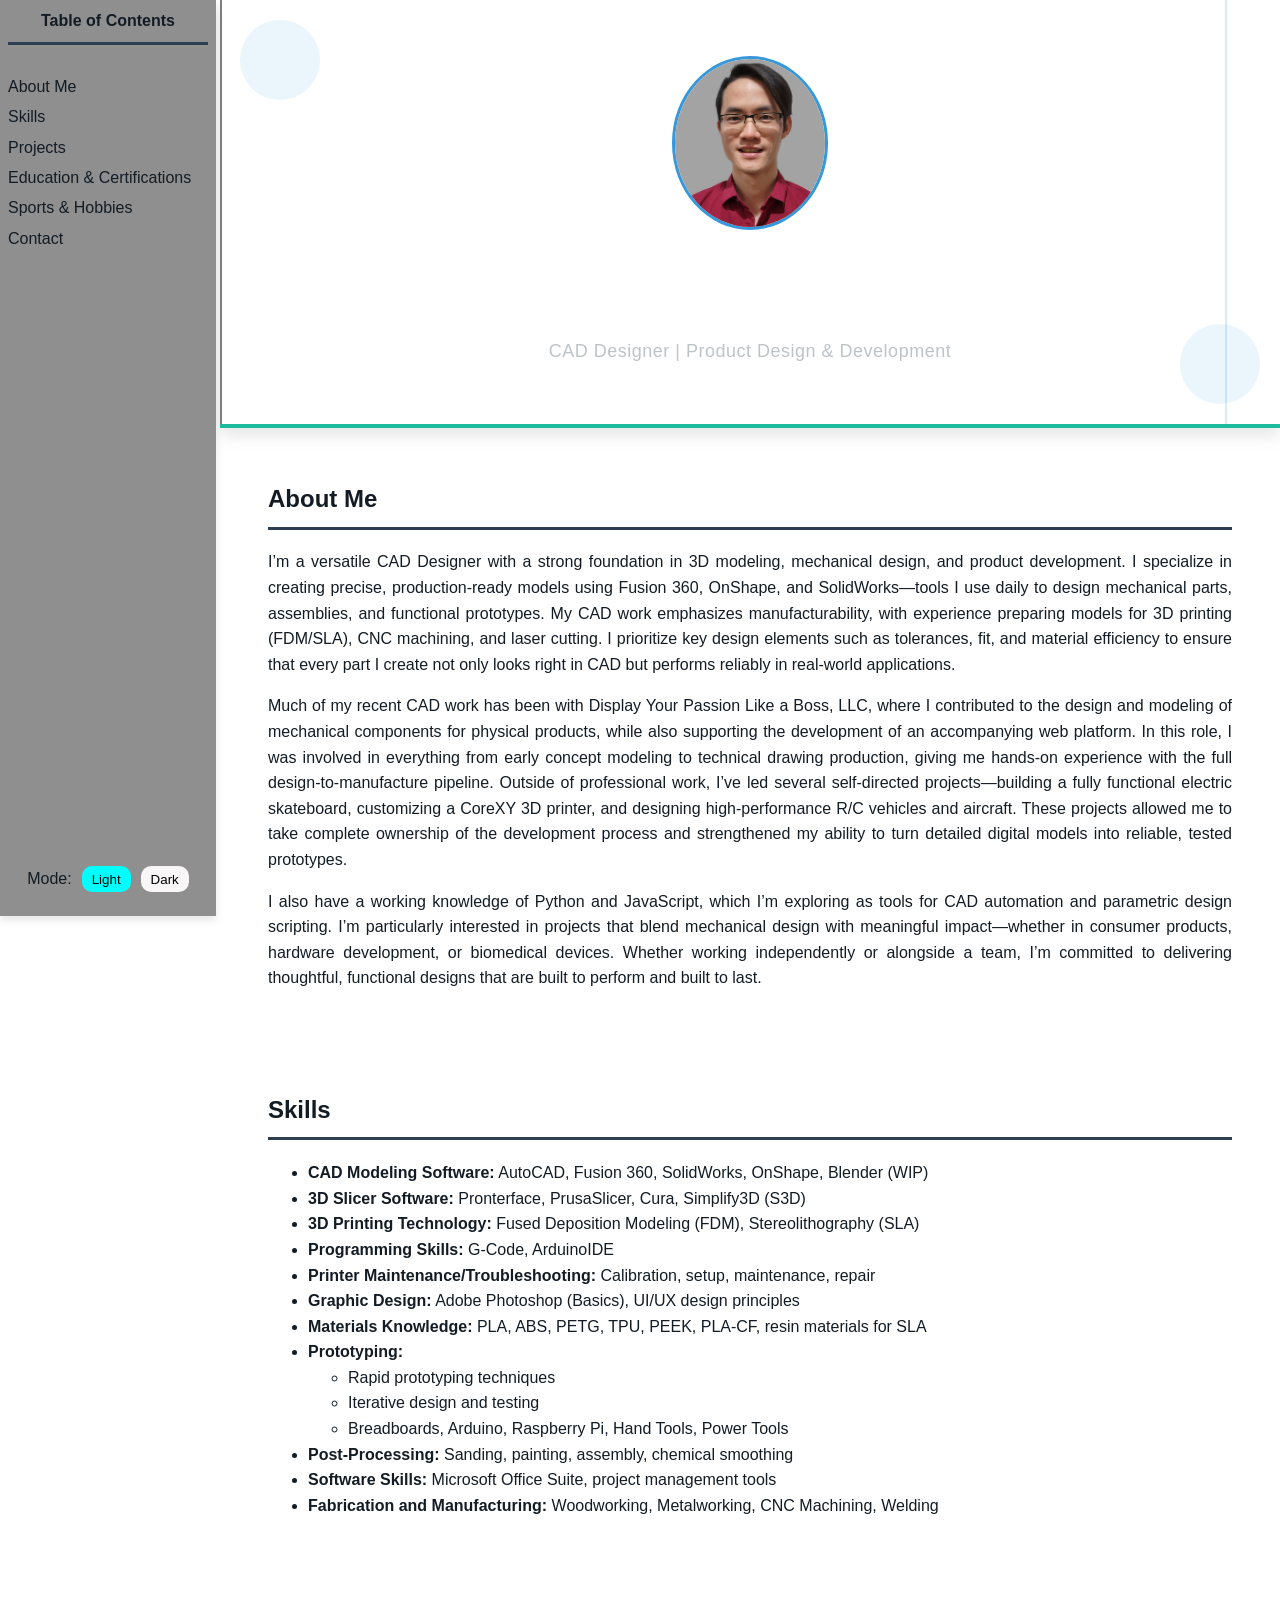
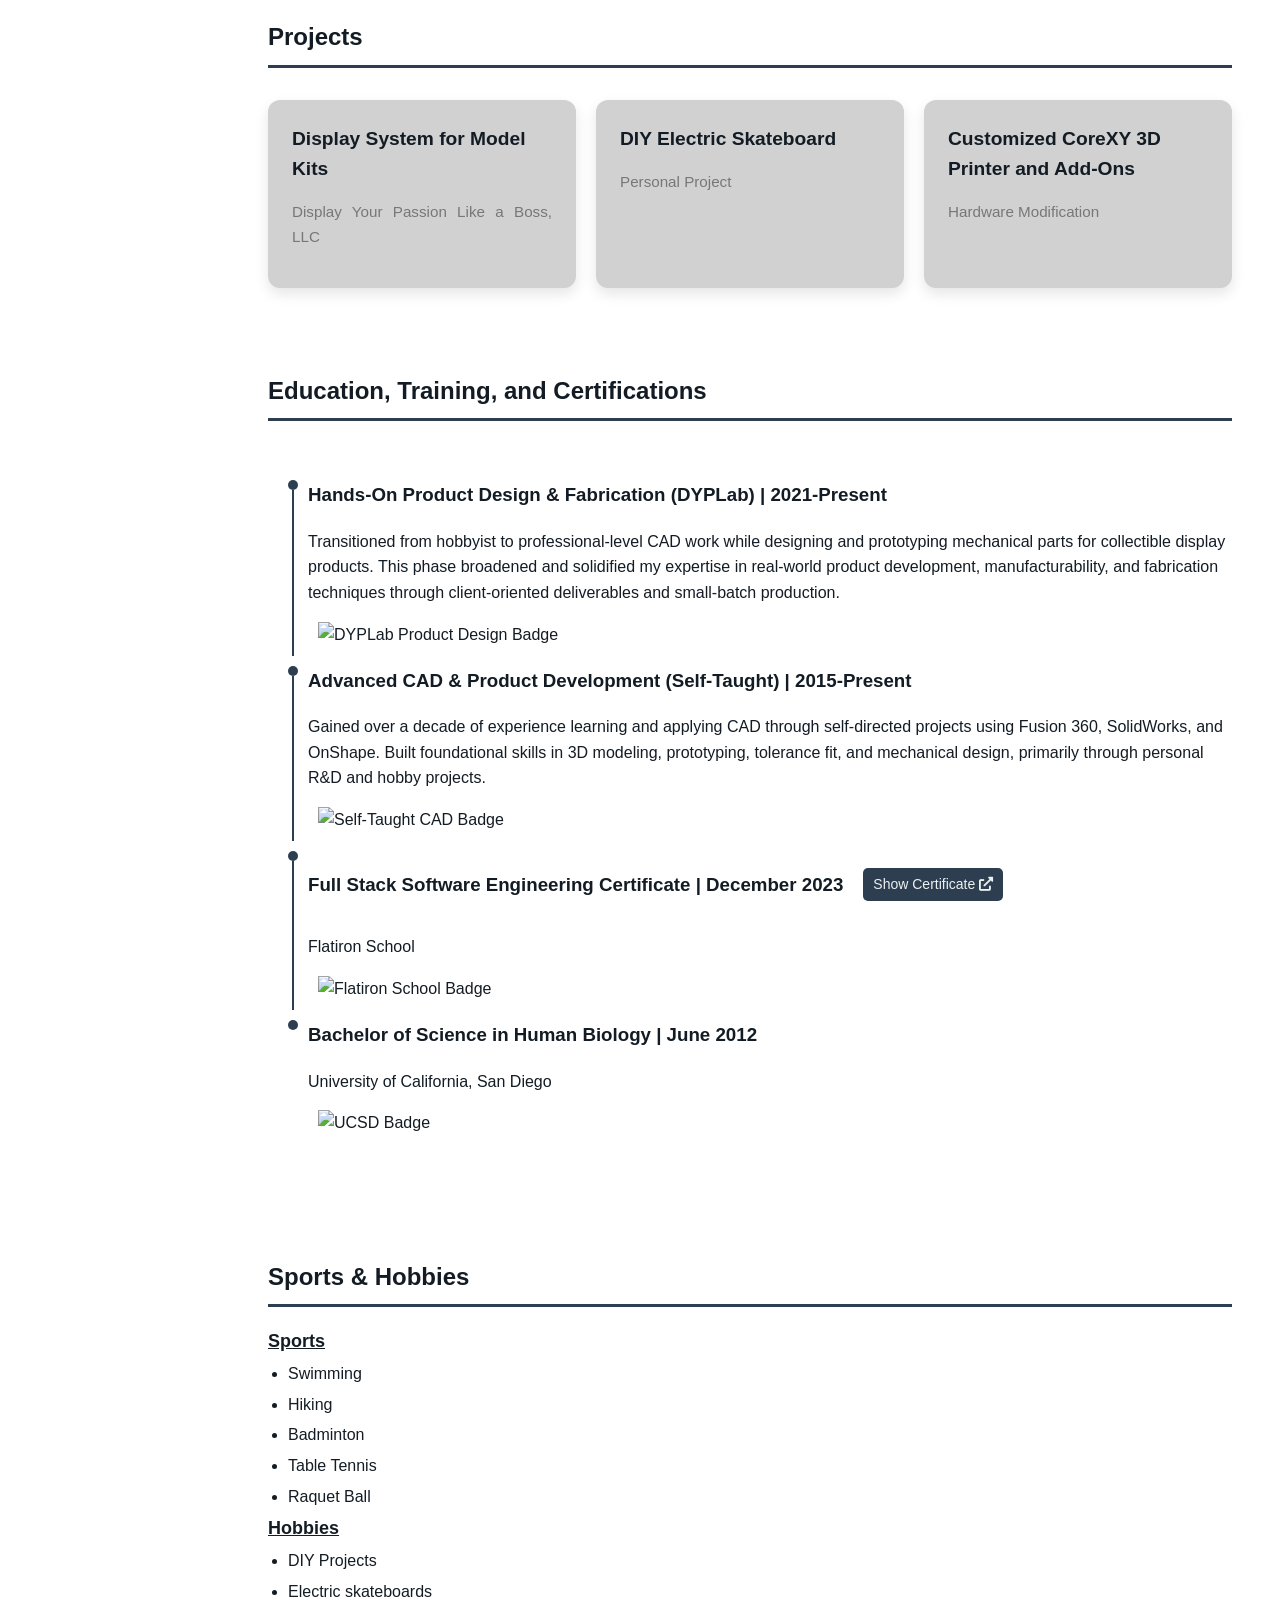
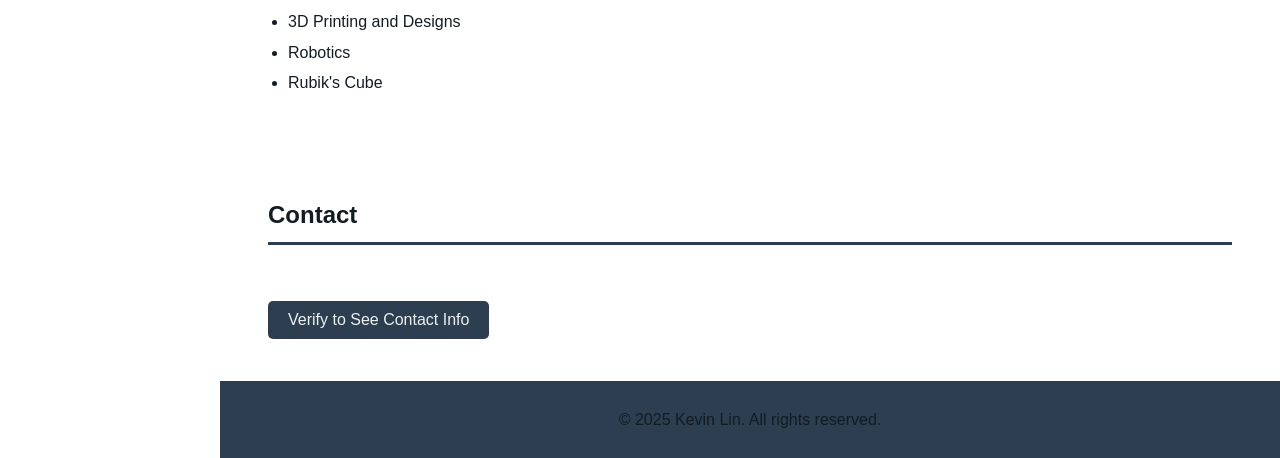
==== index.html @ a1c6f2c3 "tesing out css background design take 4.5 testing header/footer backdrop" ====
<!DOCTYPE html>
<html lang="en">

<head>
    <meta charset="UTF-8">
    <meta name="viewport" content="width=device-width, initial-scale=1.0">
    <title>Kevin Lin's Portfolio</title>
    <link rel="stylesheet" href="styles.css">

    <!-- Prism.js CSS for syntax color coding and highlighting -->
    <link href="https://cdnjs.cloudflare.com/ajax/libs/prism/1.24.1/themes/prism-tomorrow.min.css" rel="stylesheet" />

    <!-- Prism.js JavaScript for syntax color coding and highlighting -->
    <script src="https://cdnjs.cloudflare.com/ajax/libs/prism/1.24.1/prism.min.js"></script>
    <script src="https://cdnjs.cloudflare.com/ajax/libs/prism/1.24.1/components/prism-javascript.min.js"></script>

    <!-- reCAPTCHA v2 -->
    <script src="https://www.google.com/recaptcha/api.js" async defer></script>

    <!-- reCAPTCHA v3 -->
    <!-- <script src="https://www.google.com/recaptcha/api.js?render=6Lfn4vUpAAAAAIOJ7R38ZNURNyHPflg8QrfflRW4"></script> -->
</head>

<body>
    <header class="header-lines">
        <div class="decor-circle top-left"></div>
        <div class="decor-circle bottom-right"></div>

        <img src="pictures/20240112_193117 (gry bckgnd).jpg" alt="Kevin Lin" class="profile-photo">
        <h1>Kevin Lin</h1>
        <p class="position">CAD Designer | Product Design & Development</p>
        <link rel="stylesheet" href="https://cdnjs.cloudflare.com/ajax/libs/font-awesome/6.0.0-beta3/css/all.min.css">
        <style>
            body {
                background-color: #424242;
                color: #f0f0f0;
                margin: 0;
                font-family: sans-serif;
            }

            header.header-lines {
                background-image: url('https://png.pngtree.com/background/20250502/original/pngtree-tech-themed-backdrop-featuring-circuit-board-electronic-components-on-a-motherboard-picture-image_15301137.jpg');
                background-size: cover;
                background-repeat: no-repeat;
                background-position: center;
                background-attachment: scroll;
                padding: 40px 20px;
                text-align: center;
                color: white;
                position: relative;
                z-index: 1;
            }

            header.header-lines::before {
                content: "";
                position: absolute;
                top: 0;
                left: 0;
                right: 0;
                bottom: 0;
                background: rgba(0, 0, 0, 0.5);
                z-index: -1;
            }

            footer {
                background-image: url('https://png.pngtree.com/background/20250502/original/pngtree-tech-themed-backdrop-featuring-circuit-board-electronic-components-on-a-motherboard-picture-image_15301137.jpg');
                background-size: cover;
                background-repeat: no-repeat;
                background-position: center;
                color: white;
                text-align: center;
                position: relative;
                z-index: 1;
            }

            footer::before {
                content: "";
                position: absolute;
                top: 0;
                left: 0;
                right: 0;
                bottom: 0;
                background: rgba(0, 0, 0, 0.5);
                z-index: -1;
            }

            footer.footer {
                padding: 20px;
                position: relative;
                z-index: 2;
            }
        </style>
    </header>

    <section id="toc" class="toc">
        <h2>Table of Contents</h2>
        <nav>
            <ul>
                <li><a href="#about">About Me</a></li>
                <li><a href="#skills">Skills</a></li>
                <li><a href="#projects">Projects</a></li>
                <li><a href="#certifications">Education & Certifications</a></li>
                <li><a href="#hobbies">Sports & Hobbies</a></li>
                <li><a href="#contact">Contact</a></li>
            </ul>
        </nav>
        <div class="theme-toggle-container">
            <label class="mode-label">Mode:
                <button id="light-mode">Light</button>
                <button id="dark-mode">Dark</button>
            </label>
        </div>
    </section>

    <section id="about" class="fade-in">
        <h2>About Me</h2>
        <p>
            I’m a versatile CAD Designer with a strong foundation in 3D modeling, mechanical design, and product
            development. I specialize in creating precise, production-ready models using Fusion 360, OnShape, and
            SolidWorks—tools I use daily to design mechanical parts, assemblies, and functional prototypes. My CAD work
            emphasizes manufacturability, with experience preparing models for 3D printing (FDM/SLA), CNC machining, and
            laser cutting. I prioritize key design elements such as tolerances, fit, and material efficiency to ensure
            that every part I create not only looks right in CAD but performs reliably in real-world applications.
        </p>
        <p>
            Much of my recent CAD work has been with Display Your Passion Like a Boss, LLC, where I contributed to the
            design and modeling of mechanical components for physical products, while also supporting the development of
            an accompanying web platform. In this role, I was involved in everything from early concept modeling to
            technical drawing production, giving me hands-on experience with the full design-to-manufacture pipeline.
            Outside of professional work, I’ve led several self-directed projects—building a fully functional electric
            skateboard, customizing a CoreXY 3D printer, and designing high-performance R/C vehicles and aircraft. These
            projects allowed me to take complete ownership of the development process and strengthened my ability to
            turn detailed digital models into reliable, tested prototypes.
        </p>
        <p>
            I also have a working knowledge of Python and JavaScript, which I’m exploring as tools for CAD automation
            and parametric design scripting. I’m particularly interested in projects that blend mechanical design with
            meaningful impact—whether in consumer products, hardware development, or biomedical devices. Whether working
            independently or alongside a team, I’m committed to delivering thoughtful, functional designs that are built
            to perform and built to last.
        </p>
    </section>

    <section id="skills" class="fade-in">
        <h2>Skills</h2>
        <ul>
            <li><strong>CAD Modeling Software:</strong> AutoCAD, Fusion 360, SolidWorks, OnShape, Blender (WIP)</li>
            <li><strong>3D Slicer Software:</strong> Pronterface, PrusaSlicer, Cura, Simplify3D (S3D)</li>
            <li><strong>3D Printing Technology:</strong> Fused Deposition Modeling (FDM), Stereolithography (SLA)</li>
            <li><strong>Programming Skills:</strong> G-Code, ArduinoIDE</li>
            <li><strong>Printer Maintenance/Troubleshooting:</strong> Calibration, setup, maintenance, repair</li>
            <li><strong>Graphic Design:</strong> Adobe Photoshop (Basics), UI/UX design principles</li>
            <li><strong>Materials Knowledge:</strong> PLA, ABS, PETG, TPU, PEEK, PLA-CF, resin materials for SLA</li>
            <li><strong>Prototyping:</strong>
                <ul>
                    <li>Rapid prototyping techniques</li>
                    <li>Iterative design and testing</li>
                    <li>Breadboards, Arduino, Raspberry Pi, Hand Tools, Power Tools</li>
                </ul>
            </li>
            <li><strong>Post-Processing:</strong> Sanding, painting, assembly, chemical smoothing</li>
            <li><strong>Software Skills:</strong> Microsoft Office Suite, project management tools</li>
            <li><strong>Fabrication and Manufacturing:</strong> Woodworking, Metalworking, CNC Machining, Welding</li>
        </ul>
    </section>





    <section id="projects" class="fade-in">
        <h2>Projects</h2>
        <div class="project-grid">
            <div class="project-card" data-modal="modal1">
                <h3>Display System for Model Kits</h3>
                <p class="project-subtitle">Display Your Passion Like a Boss, LLC</p>
            </div>
            <div class="project-card" data-modal="modal2">
                <h3>DIY Electric Skateboard</h3>
                <p class="project-subtitle">Personal Project</p>
            </div>
            <div class="project-card" data-modal="modal3">
                <h3>Customized CoreXY 3D Printer and Add-Ons</h3>
                <p class="project-subtitle">Hardware Modification</p>
            </div>
        </div>

        <!-- Modal 1 -->
        <div id="modal1" class="modal">
            <div class="modal-body">
                <div class="modal-content">
                    <span class="close">&times;</span>
                    <h3>Display System for Model Kits</h3>
                    <p><strong>Company:</strong> Display Your Passion Like a Boss, LLC</p>
                    <p><strong>Role:</strong> CAD Designer | Product Developer</p>
                    <p><strong>Tools Used:</strong> Fusion 360, OnShape | FDM & SLA 3D Printing |
                    <p><strong>Project Type:</strong> Commercial Product Prototyping | Small-Batch Production</p>
                    <p><strong>Years Active:</strong> 2021–Present</p>

                    <h4>Overview</h4>
                    <p>
                        Designed and developed a modular display system styled after a mecha hangar bay, intended for
                        showcasing mecha model kits and collectibles. The product consists of modular SLA
                        3D-printed
                        components optimized for strength, fit, and aesthetics. This project involved end-to-end CAD
                        design, prototyping, and mechanical testing to ensure durability, ease of assembly, and visual
                        appeal for collectors. Final designs supported small-batch production and client-ready
                        deployment.
                    </p>

                    <h4>Key Contributions</h4>
                    <ul>
                        <li>Designed modular mechanical components, including mounting brackets, structural frames, and
                            aesthetic enclosures tailored for model kit display.</li>
                        <li>Developed parametric CAD models optimized for SLA 3D printing, ensuring precision fit,
                            structural integrity, and visual cohesion.</li>
                        <li>Conducted iterative print testing and mechanical evaluation to refine strength,
                            wall-mounting durability, and ease of assembly.</li>
                        <li>Collaborated on small-batch production processes and ensured designs aligned with client
                            expectations for performance and aesthetics.</li>
                    </ul>

                    <h4>Outcomes</h4>
                    <ul>
                        <li>Achieved reliable structural performance for collector-scale mecha models in multiple
                            mounting configurations.</li>
                        <li>Reduced printing time and post-processing effort by optimizing geometry and support
                            structure design.</li>
                        <li>Contributed to the development and release of a modular display product line designed for a
                            range of collector presentation setups.</li>
                    </ul>

                    <p><em>Note: Limited visuals shown due to intellectual property (IP) considerations.</em></p>
                    <button class="modal-close-btn">Close</button>
                </div>
            </div>
        </div>

        <!-- Modal 2 -->
        <div id="modal2" class="modal">
            <div class="modal-body">
                <div class="modal-content">
                    <span class="close">&times;</span>
                    <h3>DIY Electric Skateboard</h3>
                    <p><strong>Role:</strong> CAD Designer | Builder</p>
                    <p><strong>Tools Used:</strong> Fusion 360 | OnShape | FDM 3D Printing | Parametric Modeling |
                        Mechanical Design</p>
                    <p><strong>Project Type:</strong> Personal Product Development & Prototyping</p>
                    <p><strong>Years Active:</strong> 2016–2022</p>

                    <h4>Overview</h4>
                    <p>
                        Designed and built a fully operational electric skateboard from scratch. Integrated mechanical
                        and
                        structural components to ensure high-speed stability, durability, and performance.
                    </p>

                    <h4>Key Contributions</h4>
                    <ul>
                        <li>Designed motor enclosures, drivetrain mounts, and structural brackets to withstand high
                            vibrations
                            and load stress.</li>
                        <li>Used parametric CAD modeling to iteratively refine the mechanical layout for optimal
                            strength and
                            balance.</li>
                        <li>Selected materials based on durability, printability, and thermal properties for long-term
                            outdoor
                            use.</li>
                        <li>Conducted field testing and adjustments to improve rider comfort and board responsiveness.
                        </li>
                    </ul>

                    <h4>Image Preview</h4>
                    <div class="image-gallery">
                        <img src="images/electric-skateboard-1.jpg" alt="Electric Skateboard Top View" />
                        <img src="images/electric-skateboard-2.jpg" alt="Drivetrain Mount Close-Up" />
                        <!-- Add more images as needed -->
                    </div>
                    <button class="modal-close-btn">Close</button>
                </div>
            </div>
        </div>

        <!-- Modal 3 -->
        <div id="modal3" class="modal">
            <div class="modal-body">
                <div class="modal-content">
                    <span class="close">&times;</span>
                    <h3>Customized CoreXY 3D Printer Enhancements</h3>
                    <p><strong>Role:</strong> CAD Designer | Product Modifier</p>
                    <p><strong>Tools Used:</strong>Fusion 360 | OnShape | Custom Firmware | FDM 3D Printing | Mechanical
                        Tuning
                    </p>
                    <p><strong>Project Type:</strong> Personal Hardware Modification</p>
                    <p><strong>Years Active:</strong> 2020–2023</p>

                    <h4>Overview</h4>
                    <p>
                        Designed and implemented structural and mechanical upgrades for a custom-built CoreXY 3D
                        printer.
                        Enhancements aimed to improve stability, print quality, and modularity beyond standard
                        commercial
                        models.
                    </p>

                    <h4>Key Contributions</h4>
                    <ul>
                        <li>Engineered modular add-ons such as tool changers, cooling systems, and automated bed
                            leveling
                            mechanisms.</li>
                        <li>Redesigned motion system mounts and brackets to reduce mechanical vibration and improve
                            print
                            accuracy.</li>
                        <li>Created custom enclosures and internal cable management systems to maintain clean, safe
                            machine
                            operation.</li>
                        <li>Validated improvements through test prints and performance comparisons with stock printer
                            configurations.</li>
                    </ul>

                    <h4>Image Preview</h4>
                    <div class="image-gallery">
                        <img src="images/corexy-upgrade-1.jpg" alt="CoreXY Toolchanger Module" />
                        <img src="images/corexy-upgrade-2.jpg" alt="3D Printer Cooling System" />
                        <!-- Add more images as needed -->
                    </div>
                    <button class="modal-close-btn">Close</button>
                </div>
            </div>
        </div>
    </section>


    <section id="certifications" class="fade-in">
        <h2>Education, Training, and Certifications</h2>
        <div class="timeline">
            <div class="timeline-item">
                <h3>Hands-On Product Design & Fabrication (DYPLab) | 2021-Present</h3>
                <p>Transitioned from hobbyist to professional-level CAD work while designing and prototyping mechanical
                    parts for collectible display products. This phase broadened and solidified my expertise in
                    real-world product development, manufacturability, and fabrication techniques through
                    client-oriented deliverables and small-batch production.</p>
                <img src="https://img.shields.io/badge/DYPLab-Product%20Design%20Experience-blueviolet"
                    alt="DYPLab Product Design Badge" />
            </div>
            <div class="timeline-item">
                <h3>Advanced CAD & Product Development (Self-Taught) | 2015-Present</h3>
                <p>Gained over a decade of experience learning and applying CAD through self-directed projects using
                    Fusion 360, SolidWorks, and OnShape. Built foundational skills in 3D modeling, prototyping,
                    tolerance fit, and mechanical design, primarily through personal R&D and hobby projects.</p>
                <img src="https://img.shields.io/badge/Self--Taught-CAD%20Design-orange" alt="Self-Taught CAD Badge" />
            </div>
            <div class="timeline-item">
                <div class="certificate-container">
                    <h3>Full Stack Software Engineering Certificate | December 2023</h3>
                    <a href="pictures/FS - SE Certificate of Completion.jpg" target="_blank"
                        class="certificate-button">Show Certificate <i class="fas fa-external-link-alt"></i></a>
                </div>
                <p>Flatiron School</p>
                <img src="https://img.shields.io/badge/Flatiron%20School-Full%20Stack%20Software%20Engineering-blue"
                    alt="Flatiron School Badge" />
            </div>
            <div class="timeline-item">
                <h3>Bachelor of Science in Human Biology | June 2012</h3>
                <p>University of California, San Diego</p>
                <img src="https://img.shields.io/badge/UCSD-B.S.%20in%20Human%20Biology-yellow" alt="UCSD Badge" />
            </div>
    </section>

    <section id="hobbies" class="fade-in">
        <h2>Sports & Hobbies</h2>
        <ul>
            <span class="sub-header-hobbies">Sports</span>
            <li>Swimming</li>
            <Li>Hiking</Li>
            <li>Badminton</li>
            <li>Table Tennis</li>
            <li>Raquet Ball</li>
            <span class="sub-header-hobbies">Hobbies</span>
            <li>DIY Projects</li>
            <li>Electric skateboards</li>
            <li>3D Printing and Designs</li>
            <li>Robotics</li>
            <li>Rubik's Cube</li>
        </ul>
    </section>

    <section id="contact" class="fade-in">
        <h2>Contact</h2>
        <!-- reCAPTCHA v2 -->
        <form id="contactForm" onsubmit="return verifyRecaptcha(event)">
            <div class="g-recaptcha" data-sitekey="6Lfh4vUpAAAAAMI2Qq5ompdWU6AUDN4V4m7psohc"></div>
            <br>
            <button type="submit" class="button">Verify to See Contact Info</button>
        </form>

        <!-- reCAPTCHA v3 -->
        <!-- <form id="contactForm" onsubmit="return handleFormSubmit(event)">
            <input type="hidden" name="recaptcha_token" id="recaptcha_token">
            <button type="submit" class="button">Verify to See Contact Info</button>
        </form> -->

        <div id="contactInfo" style="display:none;">
            <ul>
                <li>
                    <p>Location: New York, willing to relocate</p>
                </li>
                <li>
                    <p>Phone: (562) 881-9558</p>
                </li>
                <li>
                    <p>Email: <a href="mailto:kclin128@gmail.com">kclin128@gmail.com</a></p>
                </li>
                <li>
                    <p>LinkedIn: <a href="https://www.linkedin.com/in/kevinlin128/" target="_blank">View LinkedIn <i
                                class="fas fa-external-link-alt"></i></a>
                    </p>
                </li>
                <!-- <li>
                    <p>Github: <a href="https://github.com/codeviith/" target="_blank">View Github <i
                                class="fas fa-external-link-alt"></i></a></p>
                </li>
                <li>
                    <p>Blog: <a href="https://hashnode.com/@codeviith" target="_blank">View Blog <i
                                class="fas fa-external-link-alt"></i></a></p>
                </li> -->
            </ul>
        </div>
    </section>
    <footer>
        <div class="footer">
            <p>&copy; 2025 Kevin Lin. All rights reserved.</p>
        </div>
    </footer>

    <!-- HTML Code for Lightbox  -->
    <div id="lightbox" class="lightbox">
        <a href="#" class="close">&times;</a>
        <a class="prev" onclick="changeImage(-1)">&#10094;</a>
        <a class="next" onclick="changeImage(1)">&#10095;</a>
        <div class="lightbox-content">
            <img id="lightbox-img" src="" alt="Lightbox Image">
        </div>
    </div>




    <!-- JavaScript -->
    <script>
        ///////////// Lightbox code for project gallery  /////////////
        let currentImageIndex = 0;

        const images = [
            'pictures/DIYeSk8Guide - Home.png',
            'pictures/DIYeSk8Guide - About.png',
            'pictures/DIYeSk8Guide - Guide.png',
            'pictures/DIYeSk8Guide - Generate.png',
            'pictures/DIYeSk8Guide - Guru.png',
            'pictures/DIYeSk8Guide - Gallery.png'
        ];


        function showLightbox(index) {
            currentImageIndex = index;
            const lightbox = document.getElementById('lightbox');
            lightbox.style.display = 'block';
            document.body.classList.add('no-scroll'); // Code to disable scrolling while inside lightbox
            updateLightboxImage();
        }

        function changeImage(direction) {
            currentImageIndex += direction;
            if (currentImageIndex < 0) {
                currentImageIndex = 0;
            } else if (currentImageIndex >= images.length) {
                currentImageIndex = images.length - 1;
            }
            updateLightboxImage();
        }

        function updateLightboxImage() {
            document.getElementById('lightbox-img').src = images[currentImageIndex];
            document.querySelector('.prev').style.display = currentImageIndex === 0 ? 'none' : 'block';
            document.querySelector('.next').style.display = currentImageIndex === images.length - 1 ? 'none' : 'block';
        }


        document.querySelectorAll('.gallery a').forEach((link, index) => {
            link.addEventListener('click', (event) => {
                event.preventDefault();
                showLightbox(index);
            });
        });

        document.querySelectorAll('.close').forEach(closeBtn => {
            closeBtn.addEventListener('click', (event) => {
                event.preventDefault();
                document.getElementById('lightbox').style.display = 'none';
                document.body.classList.remove('no-scroll'); // Code to re-enable scrolling after closing lightbox
            });
        });

        document.addEventListener('keydown', function (event) {  // close lightbox w. esc key
            if (event.key === 'Escape') {
                document.getElementById('lightbox').style.display = 'none';
                document.body.classList.remove('no-scroll'); // Code to re-enable scrolling after closing lightbox
            }
        });

        document.addEventListener('keydown', function (event) {  // navigate lightbox w. arrow keys
            if (event.key === 'ArrowRight' && currentImageIndex < images.length - 1) {
                changeImage(1);
            } else if (event.key === 'ArrowLeft' && currentImageIndex > 0) {
                changeImage(-1);
            }
        });

        ///////////// reCAPTCHA code for contact section and testimonials /////////////
        ////// reCAPTCHA v2  //////
        function verifyRecaptcha(event) {
            event.preventDefault();

            var response = grecaptcha.getResponse();  // code to get reCAPTCHA response

            if (response.length == 0) {  // code to check if reCAPTCHA is verified
                alert("Please verify that you are not a robot.");
                return false;
            } else {     // Code to show contact information
                document.getElementById('contactInfo').style.display = 'block';
                document.getElementById('contactForm').style.display = 'none';
                return true;
            }
        }

        ////// reCAPTCHA v3  //////
        // function handleFormSubmit(event) {
        //     event.preventDefault();
        //     grecaptcha.ready(function () {
        //         grecaptcha.execute('6Lfn4vUpAAAAAIOJ7R38ZNURNyHPflg8QrfflRW4', { action: 'submit' }).then(function (token) {
        //             // Code to add token
        //             document.getElementById('recaptcha_token').value = token;

        //             // Code to show contact information
        //             document.getElementById('contactInfo').style.display = 'block';
        //             document.getElementById('contactForm').style.display = 'none';
        //         });
        //     });
        // }


        ///////////// Fade-In animation on scroll /////////////
        document.addEventListener('DOMContentLoaded', function () {
            const faders = document.querySelectorAll('.fade-in');

            const appearOptions = {
                threshold: 0.1,
                rootMargin: '0px 0px -50px 0px'
            };

            const appearOnScroll = new IntersectionObserver(function (entries, appearOnScroll) {
                entries.forEach(entry => {
                    if (entry.isIntersecting) {
                        entry.target.classList.add('show');
                    } else {
                        entry.target.classList.remove('show');
                    }
                });
            }, appearOptions);

            faders.forEach(fader => {
                appearOnScroll.observe(fader);
            });
        });

        ///////////// Smooth scrolling /////////////
        document.querySelectorAll('a[href^="#"]').forEach(anchor => {
            anchor.addEventListener('click', function (e) {
                e.preventDefault();

                document.querySelector(this.getAttribute('href')).scrollIntoView({
                    behavior: 'smooth'
                });
            });
        });

        /////////////  Progress bar code  /////////////

        document.addEventListener('DOMContentLoaded', () => {
            const progressBars = document.querySelectorAll('.progress');

            progressBars.forEach(bar => {
                const width = bar.getAttribute('data-width');
                bar.style.width = width + '%';

                if (width < 60) {
                    bar.style.backgroundColor = 'red';
                } else if (width < 70) {
                    bar.style.backgroundColor = 'orange';
                } else if (width < 80) {
                    bar.style.backgroundColor = 'yellowgreen';
                } else {
                    bar.style.backgroundColor = 'green';
                }
            });

            ///////////// Animated progress bar /////////////
            const progressOptions = {
                threshold: 0.1,
                rootMargin: '0px 0px -50px 0px'
            };

            const animateProgress = new IntersectionObserver((entries, observer) => {
                entries.forEach(entry => {
                    if (!entry.isIntersecting) {
                        return;
                    }

                    const width = entry.target.getAttribute('data-width');
                    entry.target.style.width = width + '%';
                    observer.unobserve(entry.target);
                });
            }, progressOptions);

            progressBars.forEach(bar => {
                animateProgress.observe(bar);

                /// Dynamic tooltips based on skill level ///
                const width = bar.getAttribute('data-width');

                let tooltipText;

                if (width >= 95) {
                    tooltipText = 'Expert';
                } else if (width >= 90) {
                    tooltipText = 'Advanced';
                } else if (width >= 80) {
                    tooltipText = 'Proficient';
                } else if (width >= 70) {
                    tooltipText = 'Intermediate';
                } else if (width >= 60) {
                    tooltipText = 'Work in Progress';
                } else {
                    tooltipText = 'Beginner';
                }

                bar.parentElement.setAttribute('title', tooltipText);
                bar.parentElement.style.cursor = 'pointer';

                bar.parentElement.addEventListener('click', () => {
                    bar.innerText = width + '%';
                    bar.style.textAlign = 'center';
                    bar.sytle.lineHeight = '20px';
                    bar.style.color = '#fff';
                });
            });
        })


        ///////////// Project Modal Card Click /////////////
        document.querySelectorAll('.project-card').forEach(card => {
            card.addEventListener('click', () => {
                const modalId = card.getAttribute('data-modal');
                const modal = document.getElementById(modalId);
                modal.style.display = 'block';
                document.body.classList.add('no-scroll');
            });
        });

        // document.querySelectorAll('.close, .modal-close-btn').forEach(button => {
        //     button.addEventListener('click', () => {
        //         document.querySelectorAll('.modal').forEach(modal => {
        //             modal.style.display = 'none';
        //         });
        //         document.body.classList.remove('no-scroll');
        //     });
        // });
        document.querySelectorAll('.close, .modal-close-btn').forEach(button => {
            button.addEventListener('click', function () {
                const modal = button.closest('.modal'); // Find the parent modal
                if (modal) {
                    modal.style.display = 'none';
                }
                document.body.classList.remove('no-scroll'); // Re-enable scrolling
            });
        });

        window.addEventListener('click', event => {
            if (event.target.classList.contains('modal')) {
                event.target.style.display = 'none';
            }
        });


        ///////////// Project Carousel /////////////
        // let currentSlide = 0;
        // const slides = document.querySelectorAll('.carousel-slide');
        // const track = document.querySelector('.carousel-track');
        // const prevButton = document.querySelector('.carousel-btn.prev');
        // const nextButton = document.querySelector('.carousel-btn.next');

        // function moveToSlide(index) {
        //     const slideWidth = slides[0].offsetWidth;
        //     track.style.transform = `translateX(-${index * slideWidth}px)`;
        // }

        // prevButton.addEventListener('click', () => {
        //     currentSlide = (currentSlide - 1 + slides.length) % slides.length;
        //     moveToSlide(currentSlide);
        // });

        // nextButton.addEventListener('click', () => {
        //     currentSlide = (currentSlide + 1) % slides.length;
        //     moveToSlide(currentSlide);
        // });

        // window.addEventListener('resize', () => moveToSlide(currentSlide));



        // let currentSlide = 0;

        // const slides = document.querySelectorAll('.carousel-slide');
        // const track = document.querySelector('.carousel-track');


        // function moveToSlide(index) {
        //     const slideWidth = slides[0].offsetWidth;
        //     track.style.transform = `translateX(-${index * slideWidth}px)`;
        // }

        // setInterval(() => {
        //     currentSlide = (currentSlide + 1) % slides.length;
        //     moveToSlide(currentSlide);
        // }, 5000);



        ///////////// Light and Dark Mode /////////////
        document.addEventListener('DOMContentLoaded', () => {
            const lightModeButton = document.querySelector('#light-mode');
            const darkModeButton = document.querySelector('#dark-mode');
            const body = document.body;
            const modals = document.querySelectorAll('.modal-content');
            let currentTheme = localStorage.getItem('theme') || 'light';

            function applyTheme(theme) {
                body.classList.remove('light-mode', 'dark-mode');
                body.classList.add(`${theme}-mode`);

                modals.forEach(modal => {
                    modal.classList.remove('light-theme', 'dark-theme');
                    modal.classList.add(theme === 'light' ? 'light-theme' : 'dark-theme');
                });

                currentTheme = theme;
                localStorage.setItem('theme', theme);
                updateButtonStyles();
            }

            function updateButtonStyles() {
                lightModeButton.classList.toggle('active', currentTheme === 'light');
                darkModeButton.classList.toggle('active', currentTheme === 'dark');
            }

            lightModeButton.addEventListener('click', () => applyTheme('light'));
            darkModeButton.addEventListener('click', () => applyTheme('dark'));

            applyTheme(currentTheme); // apply stored or default theme on load
        });
    </script>
</body>

</html>
---- styles.css ----
/* General Styles */
body {
    font-family: 'Roboto', sans-serif;
    line-height: 1.6;
    margin: 0;
    padding: 0;
    background: #f4f4f4;
}

header {
    text-align: center;
    padding: 3rem 1rem 2rem;
    position: relative;
    background: linear-gradient(135deg, #2c3e50, #34495e);
    color: #ecf0f1;
    font-family: 'Montserrat', 'Helvetica Neue', sans-serif;
    letter-spacing: 0.5px;
    border-bottom: 4px solid #1abc9c;
    box-shadow: 0 8px 16px rgba(0, 0, 0, 0.1);
}

header h1 {
    font-size: 2.75rem;
    margin-bottom: 0.5rem;
    font-weight: 600;
    letter-spacing: 1px;
}

header p {
    font-size: 1.2rem;
    color: #bdc3c7;
    margin-top: 0.5rem;
}


/* header decor */
header {
    position: relative;
    text-align: center;
    padding: 2rem 0;
    color: #ecf0f1;
    z-index: 1;
}

.decor-circle {
    position: absolute;
    width: 80px;
    height: 80px;
    background: rgba(52, 152, 219, 0.1);
    border-radius: 50%;
    z-index: 0;
}

.top-left {
    top: 20px;
    left: 20px;
}

.bottom-right {
    bottom: 20px;
    right: 20px;
}

.header-lines::before,
.header-lines::after {
    content: "";
    position: absolute;
    top: 0;
    width: 2px;
    height: 100%;
    background-color: rgba(52, 152, 219, 0.2);
}

.header-lines::before {
    left: 5%;
}

.header-lines::after {
    right: 5%;
}




/* header fade-in */
header.fade-in {
    transform: translateY(-10px);
    opacity: 0;
    transition: all 0.6s ease;
}

header.fade-in.show {
    transform: translateY(0);
    opacity: 1;
}


section {
    padding: 2rem 3rem;
}

h2 {
    border-bottom: 3px solid #2c3e50;
    padding-bottom: 0.5rem;
    /* color: #ecf0f1; */
}

.project {
    background: #ecf0f1;
    margin: 1.5rem 0;
    padding: 1.5rem;
    border: 1px solid #bdc3c7;
    border-radius: 10px;
}

a {
    color: #2c3e50;
    text-decoration: none;
}

a:hover {
    text-decoration: underline;
}

.position {
    font-size: large;
}

.profile-photo {
    width: 150px;
    height: auto;
    margin-top: 1rem;
    border-radius: 50%;
    display: block;
    margin-left: auto;
    margin-right: auto;
    border: 3px solid #3498db;
}

#testimonials {
    padding: 2rem;
    background-color: #f9f9f9;
}

.testimonial {
    border-left: 5px solid #2c3e50;
    padding-left: 1rem;
    margin-bottom: 1rem;
    font-style: italic;
}

.gallery {
    display: flex;
    gap: 1rem;
    margin-top: 1rem;
}

.gallery img {
    width: 100%;
    max-width: 200px;
    height: auto;
    border-radius: 10px;
    box-shadow: 0 2px 4px rgba(0, 0, 0, 0.1);
}

/* CSS variables for themes */
:root {
    --header-bg-color-dark: #2c3e50;
    --header-text-color-dark: #ecf0f1;
    --header-bg-color-light: #ffffff;
    --header-text-color-light: #131c24;
    --bg-color-light: #ffffff;
    --text-color-light: #131c24;
    --bg-color-dark: #2c3e50;
    --text-color-dark: #ecf0f1;
    --toc-bg-color-light: #8f8f8f;
    --toc-text-color-light: #131c24;
    --toc-bg-color-dark: #1e1e1e;
    --toc-text-color-dark: #ecf0f1;
    --button-bg-light: #2c3e50;
    --button-text-light: #ecf0f1;
    --button-bg-dark: #555555;
    --button-text-dark: #ecf0f1;
    --link-color-light: darkblue;
    --link-color-dark: rgb(4, 224, 240);
    --snippet-bg-color-light: #ececec;
    --snippet-text-color-light: #131c24;
    --snippet-bg-color-dark: #1b1b1b;
    --snippet-text-color-dark: #ebebeb;
    --footer-bg-color-dark: #2c3e50;
    --footer-text-color-dark: #ecf0f1;
    --footer-bg-color-light: #ffffff;
    --footer-text-color-light: #131c24;
}

/* Styles for the Table of Contents */
.toc {
    display: flex;
    flex-direction: column;
    justify-content: center;
    position: fixed;
    top: 0;
    left: 0;
    width: 200px;
    height: 100vh;
    background-color: var(--toc-bg-color-dark);
    color: var(--toc-text-color-dark);
    padding: 0.5rem;
    box-shadow: 0 4px 8px rgba(0, 0, 0, 0.1);
    z-index: 100;
    font-size: 1rem;
}

.toc h2 {
    text-align: center;
    margin-top: 0;
    font-size: 1rem;
}

.toc nav ul {
    list-style-type: none;
    padding: 0;
}

.toc nav ul li {
    margin: 0.3rem 0;
}

.toc nav ul li a {
    text-decoration: none;
    font-size: 1rem;
}

.toc nav ul li a:hover {
    text-decoration: underline;
}

/* Add padding to body so content don't get hidden under TOC */
body {
    padding-left: 220px;
}

/* Justify text for about and projects section */
#about p,
#projects p {
    text-align: justify;
}

/* Color for hRef links */
#contactInfo a {
    text-decoration: none;
    transition: color 0.3s ease;
}

#contactInfo a:hover {
    text-decoration: underline;
    transition: color 0.3s ease;
}

/* CSS for Lightbox */
.lightbox {
    display: none;
    position: fixed;
    z-index: 999;
    padding-top: 60px;
    left: 0;
    top: 0;
    width: 100%;
    height: 100%;
    overflow: auto;
    background-color: rgba(0, 0, 0, 0.9);
}

.lightbox-content {
    display: flex;
    justify-content: center;
    align-items: center;
    height: 100%;
}

.lightbox img {
    max-width: 90%;
    max-height: 80%;
    border-radius: 10px;
    box-shadow: 0 2px 4px rgba(0, 0, 0, 0.8);
}

/* Lightbox navigation */
.close {
    position: absolute;
    top: 30px;
    right: 35px;
    color: #f1f1f1;
    font-size: 40px;
    font-weight: bold;
    transition: 0.3s;
}

.close:hover,
.close:focus {
    color: #bbb;
    text-decoration: none;
    cursor: pointer;
}

.prev,
.next {
    cursor: pointer;
    position: absolute;
    top: 50%;
    width: auto;
    padding: 16px;
    margin-top: -50px;
    color: white;
    font-weight: bold;
    font-size: 20px;
    transition: 0.6s ease;
    user-select: none;
}

.prev {
    left: 0;
    border-radius: 0 3px 3px 0;
}

.next {
    right: 0;
    border-radius: 3px 0 0 3px;
}

.prev:hover,
.next:hover {
    background-color: rgba(0, 0, 0, 0.8);
}

/* Prevent scrolling while inside lightbox */
.no-scroll {
    overflow: hidden;
}

/* hRef link buttons */
.button {
    display: inline-block;
    padding: 10px 20px;
    margin: 10px 0;
    font-size: 16px;
    border: none;
    border-radius: 5px;
    text-align: center;
    text-decoration: none;
    cursor: pointer;
    transition: background-color 0.3s ease, color 0.3s ease;
}

.button:hover {
    text-decoration: underline;
}

.certificate-container {
    display: flex;
    align-items: center;
    gap: 20px;
}

.certificate-button {
    display: inline-block;
    padding: 5px 10px;
    margin: 0;
    font-size: 14px;
    border: none;
    border-radius: 5px;
    text-align: center;
    text-decoration: none;
    cursor: pointer;
    transition: background-color 0.3s ease, color 0.3s ease;
}

.certificate-button:hover {
    text-decoration: underline;
}

/* Skills progress bar */
.skill {
    margin-bottom: 1.5rem;
}

.progress-bar {
    background-color: #8d8d8d;
    border-radius: 20px;
    overflow: hidden;
    box-shadow: 0 2px 4px rgba(0, 0, 0, 0.1);
    margin: 10px 0;
}

.progress {
    position: relative;
    height: 20px;
    border-radius: 20px;
    transition: width 3s ease-in-out;
}

.progress:hover {
    transform: scale(1.1);
}

.skill p {
    margin: 0;
    font-weight: bold;
}

.progress-bar:hover .progress {
    transform: scale(1.05);
    transition: transform 0.3s ease-in-out;
    cursor: pointer;
}

.progress-bar {
    position: relative;
}

.progress::after {
    content: attr(data-width) '%';
    position: absolute;
    top: 50%;
    left: 50%;
    transform: translate(-50%, -50%);
    color: white;
    font-weight: bold;
    opacity: 0;
    transition: opacity 0.3s ease-in-out;
}

.progress-bar:hover .progress::after {
    opacity: 1;
}


/* Modern Project Grid */
.project-grid {
    display: grid;
    grid-template-columns: repeat(auto-fit, minmax(280px, 1fr));
    gap: 20px;
    margin-top: 2rem;
}

.project-card {
    padding: 1.5rem;
    border-radius: 12px;
    box-shadow: 0 6px 14px rgba(0, 0, 0, 0.1);
    transition: all 0.3s ease;
    cursor: pointer;
}

.project-card:hover {
    transform: translateY(-5px);
    box-shadow: 0 12px 20px rgba(0, 0, 0, 0.15);
}

.project-card h3 {
    margin: 0 0 0.5rem;
    font-size: 1.2rem;
}

.project-subtitle {
    color: #777;
    font-size: 0.95rem;
}


/* Project card background */
body.light-mode .project-card {
    background-color: #d1d1d1;
    color: #131c24;
}

body.dark-mode .project-card {
    background-color: #1f2c39;
    color: #ecf0f1;
}


/* Modal Styling */
.modal {
    display: none;
    position: fixed;
    z-index: 9999;
    left: 0;
    top: 0;
    width: 100vw;
    height: 100vh;
    overflow: hidden;
    background-color: rgba(0, 0, 0, 0.75);
}

.modal-content {
    background-color: #fff;
    margin: 5% auto;
    padding: 2rem;
    border-radius: 12px;
    width: 90%;
    max-width: 800px;
    height: 80vh;
    box-shadow: 0 6px 20px rgba(0, 0, 0, 0.2);
    position: relative;
    overflow: auto;
    display: flex;
    flex-direction: column;
}

.modal-content h3 {
    margin-top: 0;
}

.modal-body {
  overflow-y: hidden;
  overflow-x: hidden;
  padding-right: 10px;
  max-height: 100%;
}

.modal .close {
    position: absolute;
    top: 20px;
    right: 25px;
    font-size: 1.5rem;
    font-weight: bold;
    cursor: pointer;
    transition: color 0.3s ease;
}

body.light-mode .modal .close {
    color: #0e0d0d;
}

body.light-mode .modal .close:hover {
    color: #515050;
}

body.dark-mode .modal .close {
    color: #ffffff;
}

body.dark-mode .modal .close:hover {
    color: #a7a6a6;
}

.modal-close-btn {
    display: block;
    margin: 2rem auto 0;
    padding: 10px 24px;
    border: none;
    border-radius: 8px;
    font-size: 16px;
    cursor: pointer;
    transition: background-color 0.3s ease, color 0.3s ease;
}

body.light-mode .modal-close-btn {
    background-color: #c0392b;
    color: white;
}

body.light-mode .modal-close-btn:hover {
    background-color: #a93226;
}

body.dark-mode .modal-close-btn {
    background-color: #ff6b6b;
    color: #1a1a1a;
}

body.dark-mode .modal-close-btn:hover {
    background-color: #ff4d4d;
}

.no-scroll {
    overflow: hidden;
}




/* Mobile code */
@media (max-width: 600px) {
    .modal-content {
        padding: 1.5rem;
    }

    .project-card {
        padding: 1rem;
    }
}



/* GitHub contributions and certification badges */
#github-contributions img {
    max-width: 100%;
    height: auto;
    border-radius: 10px;
    box-shadow: 0 2px 4px rgba(0, 0, 0, 0.1);
    margin-top: 1rem;
}

#certifications img {
    margin-left: 10px;
    vertical-align: middle;
    height: 24px;
}

.dark-background-github-chart {
    background-color: #333;
    padding: 10px;
    border-radius: 10px;
    display: inline-block;
}

.github-contributions-container {
    display: flex;
    justify-content: center;
    gap: 25px;
    padding: 20px;
}

.dark-background-github-chart,
.github-streak-container,
.github-stats-container {
    display: flex;
    justify-content: center;
    align-items: center;
    background-color: #333;
    padding: 10px;
    border-radius: 10px;
}

/* Testimonials */
.sub-header-testimonial-container {
    text-align: center;
}

.sub-header-testimonial {
    font-weight: bold;
    font-size: 18px;
    margin-top: 10px;
    text-align: center;
    justify-content: center;
    text-decoration: underline;
}

/* Hobbies */
.sub-header-hobbies {
    font-weight: bold;
    font-size: 18px;
    margin-top: 10px;
    text-decoration: underline;
    margin-left: -20px;
}

#hobbies ul {
    padding-left: 20px;
}

#hobbies ul li {
    margin: 5px 0;
}

/* CSS for animations */
.fade-in {
    opacity: 0;
    transition: opacity 0.5s ease-in;
}

.fade-in.show {
    opacity: 1;
}

/* Hover effects */
.button:hover {
    background-color: #555;
    transform: scale (1.05);
    transition: background-color 0.3s ease, transform 0.3s ease;
}

.project:hover {
    transform: translateY(-10px);
    transition: transform 0.3s ease;
}

/* Smooth scrolling */
html {
    scroll-behavior: smooth;
}

/* Timeline CSS */
.timeline {
    position: relative;
    padding: 20px 0;
    list-style: none;
}

.timeline-item {
    margin-bottom: 20px;
    position: relative;
    padding-left: 40px;
}

.timeline-item::before {
    content: '';
    position: absolute;
    top: 0;
    left: 20px;
    width: 10px;
    height: 10px;
    background: var(--timeline-mark-color, #2c3e50);
    border-radius: 50%;
}

.timeline-item::after {
    content: '';
    position: absolute;
    top: 10px;
    left: 24px;
    width: 2px;
    height: 100%;
    background: var(--timeline-line-color, #2c3e50);
}

.timeline-item:last-child::after {
    content: none;
}

.timeline-content {
    display: flex;
    align-items: center;
    gap: 10px;
}

.timeline-photo {
    border-radius: 10px;
    box-shadow: 0 2px 4px rgba(0, 0, 0, 0.1);
    max-width: 100%;
}

.timeline-item img {
    display: block;
    margin-top: 10px;
    max-width: 100%;
    height: auto;
}

/* Light mode styles */
body.light-mode header {
    background-color: var(--header-bg-color-light);
    /* color: var(--header-text-color-light) */
}

body.light-mode {
    background-color: var(--bg-color-light);
    color: var(--text-color-light);
    --timeline-mark-color: #2c3e50;
    --timeline-line-color: #2c3e50;
}

body.light-mode h2 {
    border-bottom: 3px solid #2c3e50;
}

body.light-mode .progress-bar {
    background-color: #dddddd;
}

body.light-mode .progress {
    color: #2c3e50;
}

body.light-mode #projects {
    background-color: var(--bg-color-light);
    color: var(--text-color-light);
    border-color: #444444;
}

body.light-mode .project {
    background-color: var(--bg-color-light);
    color: var(--text-color-light);
    border-color: #444444;
}

/* body.light-mode .carousel-slide {
    background-color: #e0e0e0;
    color: var(--text-color-light);
} */

body.light-mode #testimonials {
    background-color: var(--bg-color-light);
    color: var(--text-color-light);
    border-left-color: var(--bg-color-dark);
}

body.light-mode .testimonial {
    background-color: var(--bg-color-light);
    color: var(--text-color-light);
    border-left-color: var(--bg-color-dark);
}

body.light-mode .recommendation {
    background-color: var(--bg-color-light);
    color: var(--text-color-light);
    border-left-color: #444444;
}

body.light-mode #contactInfo a {
    color: var(--link-color-light);
}

body.light-mode .button,
body.light-mode .certificate-button {
    background-color: var(--button-bg-light);
    color: var(--button-text-light);
}

body.light-mode .button:hover,
body.light-mode .certificate-button:hover {
    background-color: #555;
}

body.light-mode .toc {
    background-color: var(--toc-bg-color-light);
    color: var(--toc-text-color-light);
}

body.light-mode .toc nav ul li a {
    color: var(--toc-text-color-light);
}

body.light-mode .code-snippets {
    background-color: var(--snippet-bg-color-light);
    color: var(--snippet-text-color-light);
}

body.light-mode .code-block code {
    color: var(--snippet-text-color-dark);
    background-color: var(--snippet-bg-color-dark);
}

body.light-mode .code-snippets code {
    color: var(--snippet-text-color-dark);
    background-color: var(--bg-color-dark);
}

body.light-mode #solution-code {
    color: var(--snippet-text-color-dark);
    background-color: var(--bg-color-dark);
}

body.light-mode #problem-code {
    color: var(--snippet-text-color-dark);
    background-color: var(--snippet-bg-color-light);
}

body.light-mode #actual-problem-code {
    color: var(--text-color-light);
    background-color: var(--snippet-bg-color-light);
}

body.light-mode .footer {
    /* background-color: var(--footer-bg-color-light); */
    color: var(--footer-text-color-light)
}


/* Dark mode styles */
body.dark-mode header {
    background-color: var(--header-bg-color-dark);
    color: var(--header-text-color-dark)
}

body.dark-mode {
    background-color: var(--bg-color-dark);
    color: var(--text-color-dark);
    --timeline-mark-color: #ecf0f1;
    --timeline-line-color: #ecf0f1;
}

body.dark-mode h2 {
    border-bottom: 3px solid #ecf0f1;
}

body.dark-mode .progress-bar {
    background-color: #000000;
}

body.dark-mode .progress {
    color: #ecf0f1;
}

body.dark-mode #projects {
    background-color: var(--bg-color-dark);
    color: var(--text-color-dark);
    border-color: #444444;
}

body.dark-mode .project {
    background-color: var(--bg-color-dark);
    color: var(--text-color-dark);
    border-color: #e6e6e6;
}

/* body.dark-mode .carousel-slide {
    background-color: rgb(85, 84, 84);
    color: var(--text-color-dark);
} */

body.dark-mode #testimonials {
    background-color: var(--bg-color-dark);
    color: var(--text-color-dark);
    border-left-color: var(--bg-color-light);
    ;
}

body.dark-mode .testimonial {
    background-color: var(--bg-color-dark);
    color: var(--text-color-dark);
    border-left-color: var(--bg-color-light);
    ;
}

body.dark-mode .recommendation {
    background-color: var(--bg-color-dark);
    color: var(--text-color-dark);
    border-left-color: #444444;
}

body.dark-mode #contactInfo a {
    color: var(--link-color-dark);
}

body.dark-mode .button,
body.dark-mode .certificate-button {
    background-color: var(--button-bg-dark);
    color: var(--button-text-dark);
}

body.dark-mode .button:hover,
body.dark-mode .certificate-button:hover {
    background-color: #777;
}

body.dark-mode .toc {
    background-color: var(--toc-bg-color-dark);
    color: var(--toc-text-color-dark);
}

body.dark-mode .toc nav ul li a {
    color: var(--toc-text-color-dark);
}

body.dark-mode .code-snippets {
    background-color: black;
    color: var(--snippet-text-color-dark);
}

body.dark-mode .code-block code {
    color: var(--snippet-text-color-dark);
    background-color: black;
}

body.dark-mode .code-snippets code {
    color: var(--snippet-text-color-dark);
    background-color: black;
}

body.dark-mode #solution-code {
    color: var(--snippet-text-color-dark);
    background-color: black;
}

body.dark-mode .footer {
    /* background-color: var(--footer-bg-color-dark); */
    color: var(--footer-text-color-dark)
}


/* Modal popup text style and background */
body.light-mode .modal-content {
    background-color: #d1d1d1;
    color: #1a1a1a;
}

body.dark-mode .modal-content {
    background-color: #131a20;
    color: #f0f0f0;
}



/* Button styles */
.theme-toggle-container {
    display: flex;
    justify-content: center;
    align-items: center;
    margin-top: auto;
    padding: 1rem;
    text-align: center;
}

.mode-label {
    display: flex;
    gap: 10px;
}

/* Default */
.mode-label button {
    background-color: rgb(248, 246, 246);
    margin: 0;
    padding: 5px 10px;
    border: none;
    border-radius: 10px;
    cursor: pointer;
    transition: background-color 0.3s ease;
}

/* Active */
.mode-label button.active {
    background-color: aqua;
}

.project-button,
.github-button {
    display: flex;
    justify-content: center;
    align-items: center;
    padding: 20px 0;
}

/* Footer styles */
.footer {
    text-align: center;
    padding: 10px 0;
    background-color: #2c3e50;
    color: #ecf0f1;
    position: relative;
    width: 100%;
    display: flex;
    justify-content: center;
    align-items: center;
}
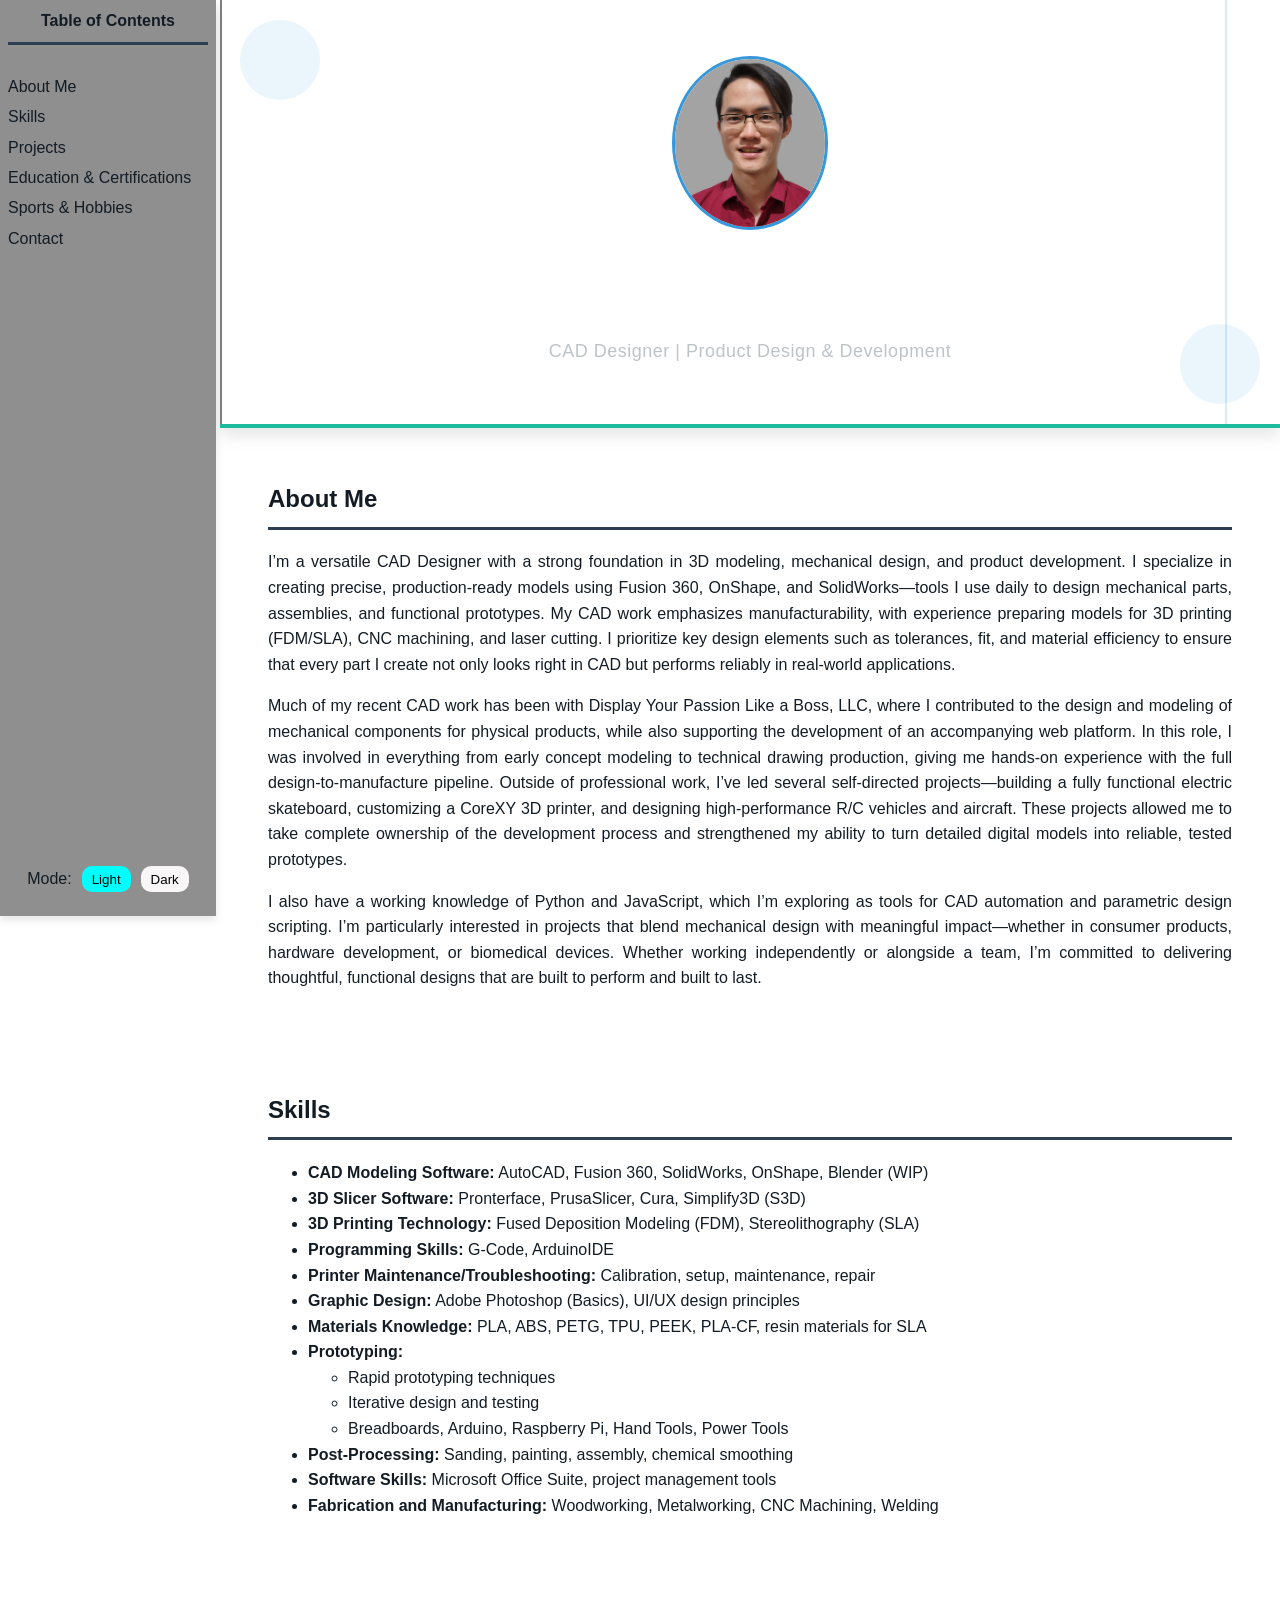
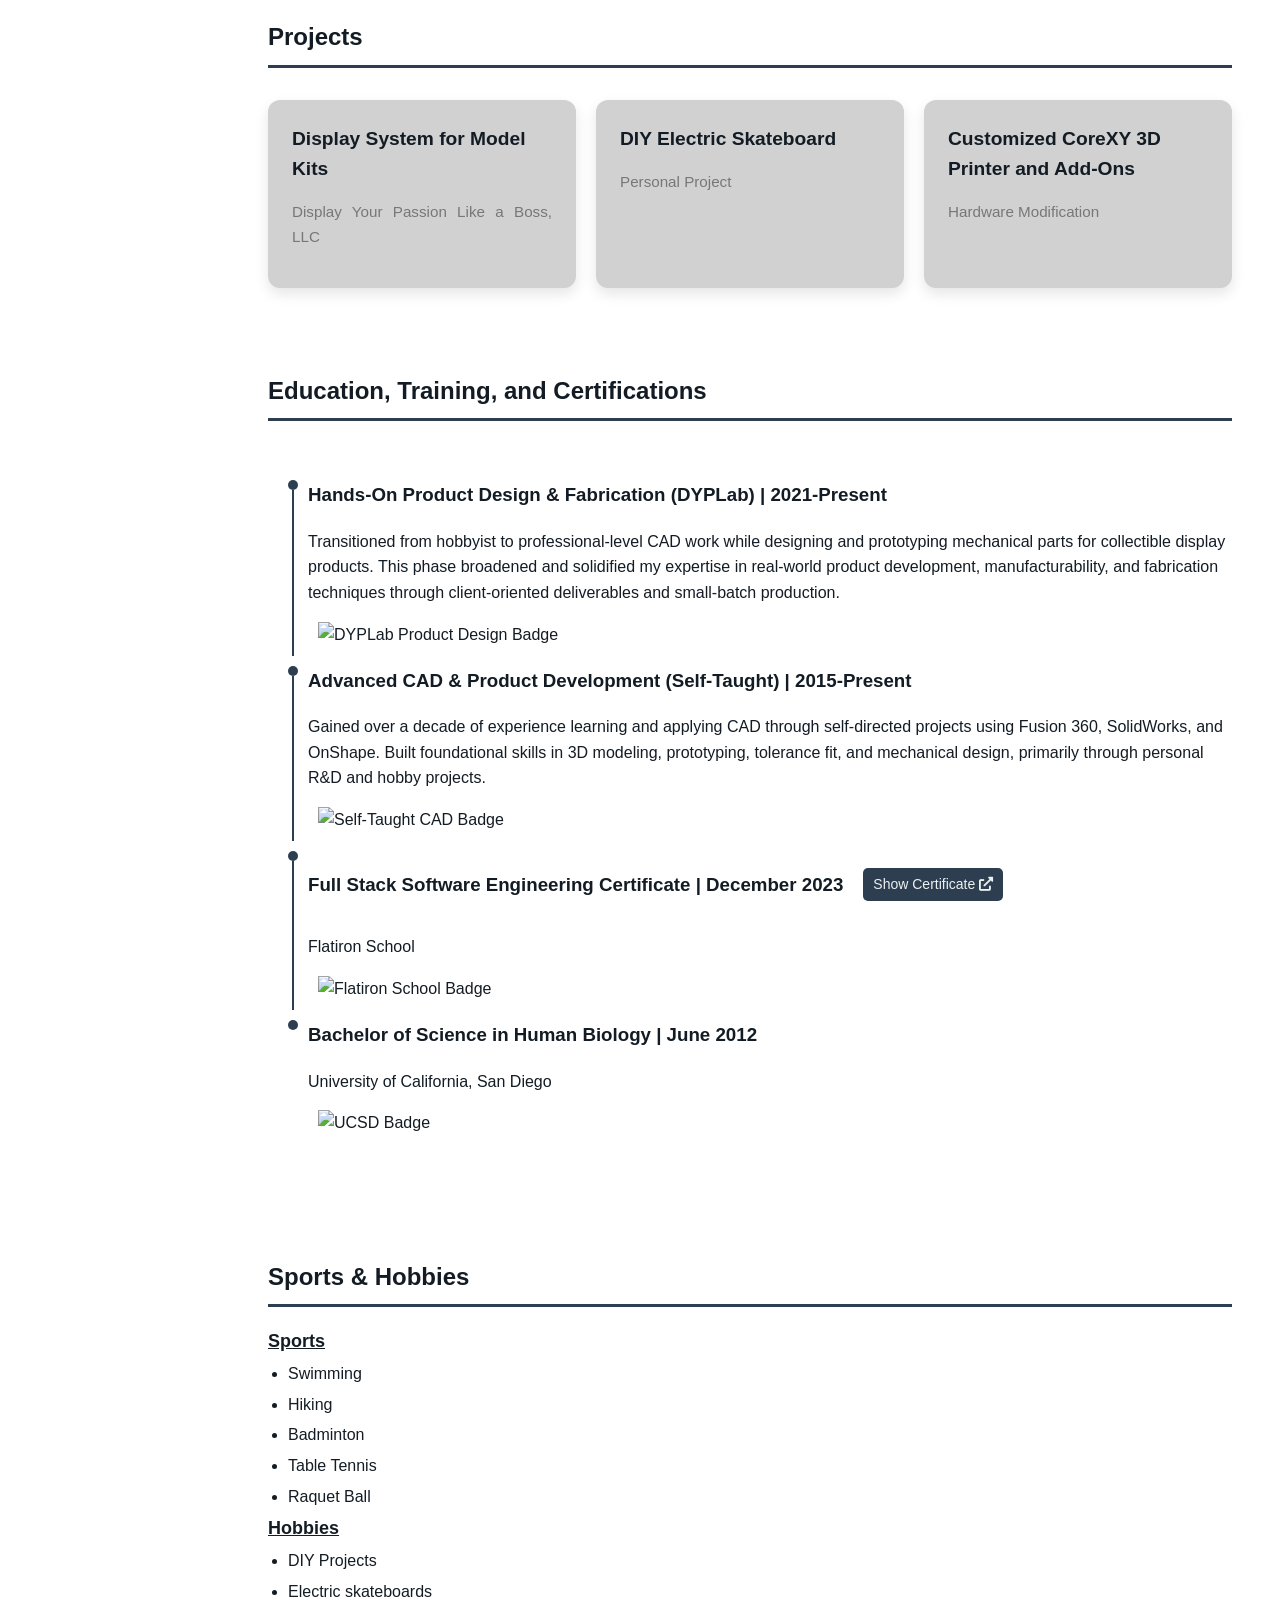
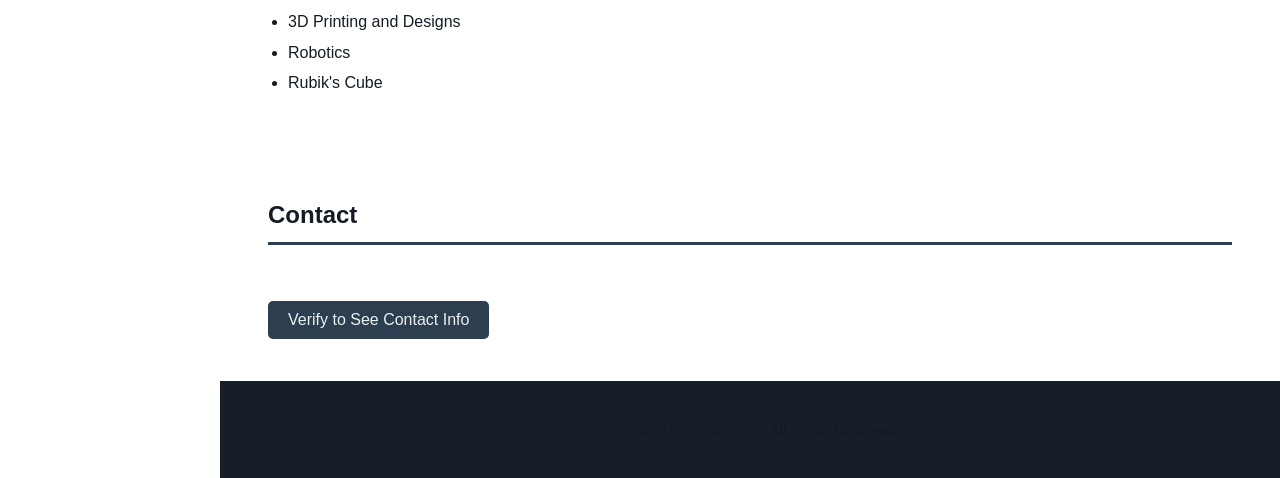
==== commit c2a350bd: "tesing out css background design take 5 testing header/footer backdrop" ====
--- a/index.html
+++ b/index.html
@@ -62,7 +62,8 @@
                 z-index: -1;
             }
 
-            footer {
+            footer,
+            .footer {
                 background-image: url('https://png.pngtree.com/background/20250502/original/pngtree-tech-themed-backdrop-featuring-circuit-board-electronic-components-on-a-motherboard-picture-image_15301137.jpg');
                 background-size: cover;
                 background-repeat: no-repeat;
@@ -73,7 +74,8 @@
                 z-index: 1;
             }
 
-            footer::before {
+            footer::before,
+            .footer::before {
                 content: "";
                 position: absolute;
                 top: 0;
@@ -84,7 +86,7 @@
                 z-index: -1;
             }
 
-            footer.footer {
+            .footer {
                 padding: 20px;
                 position: relative;
                 z-index: 2;
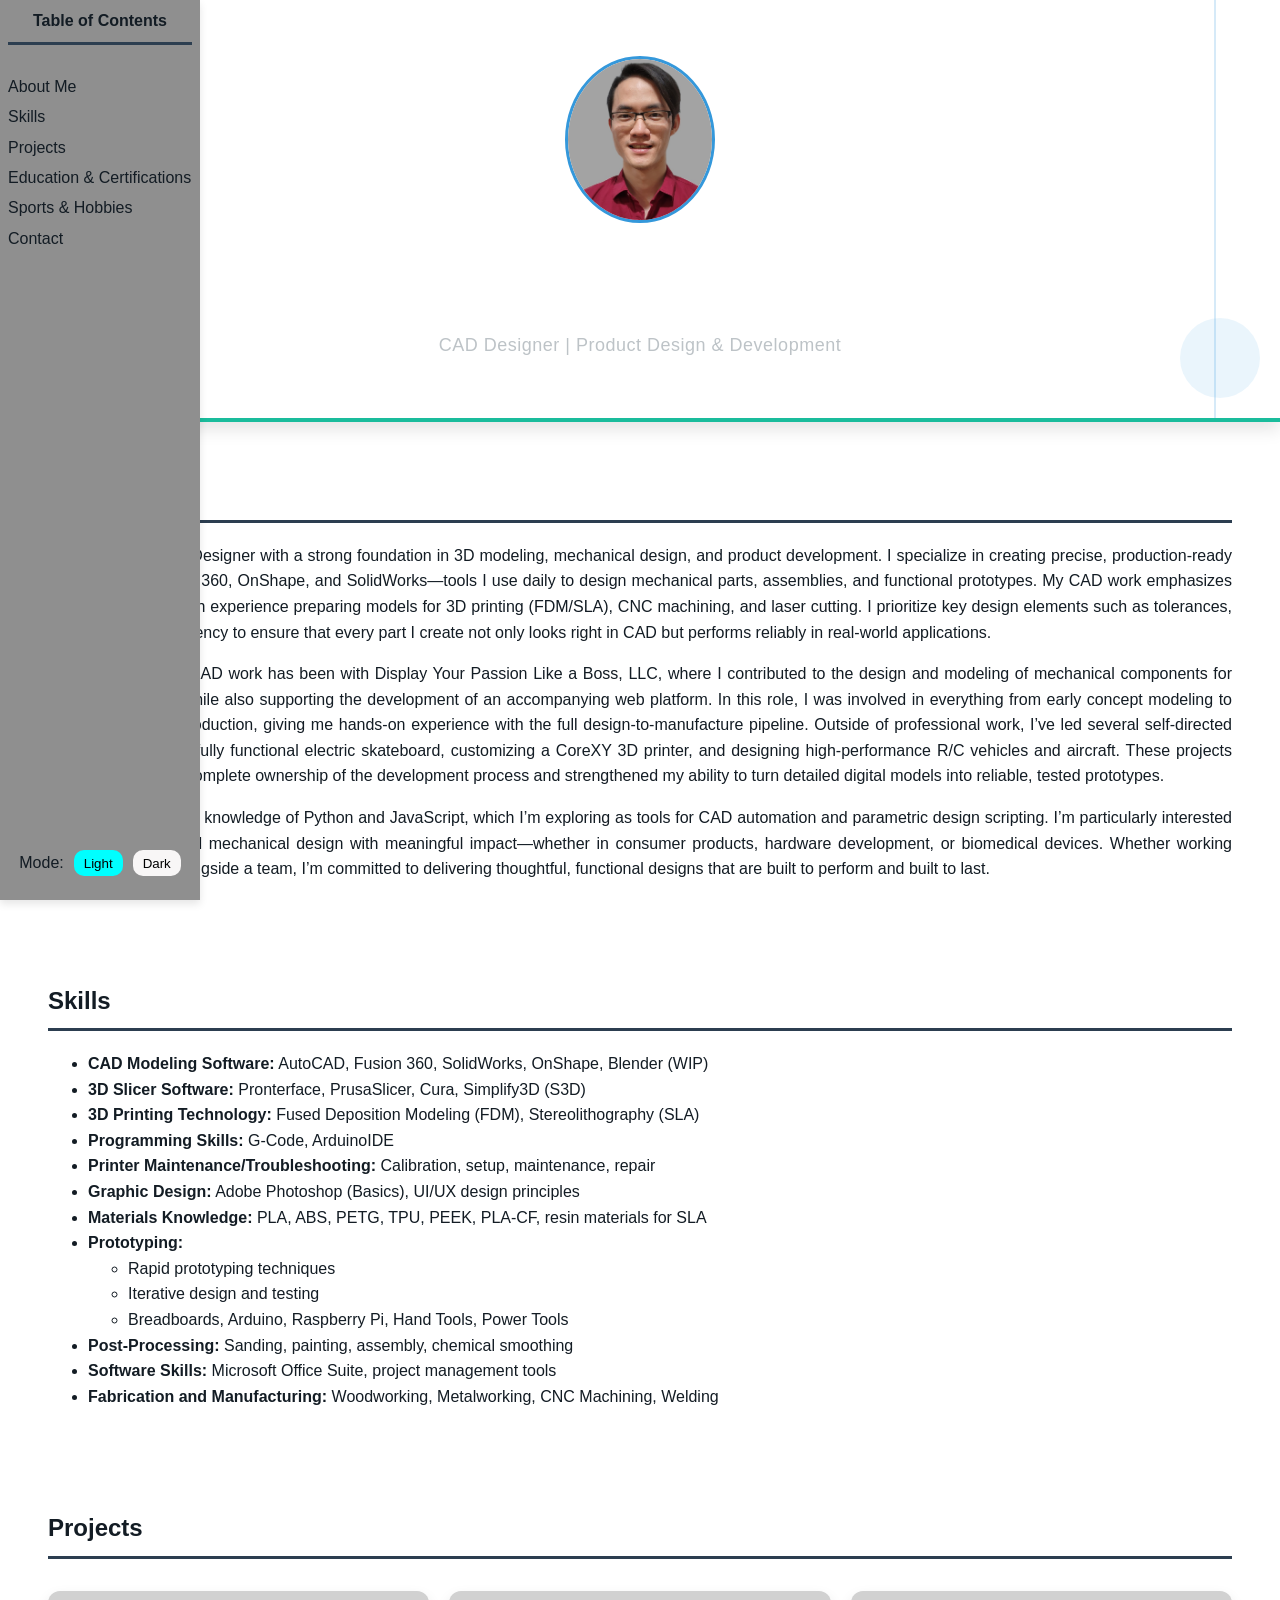
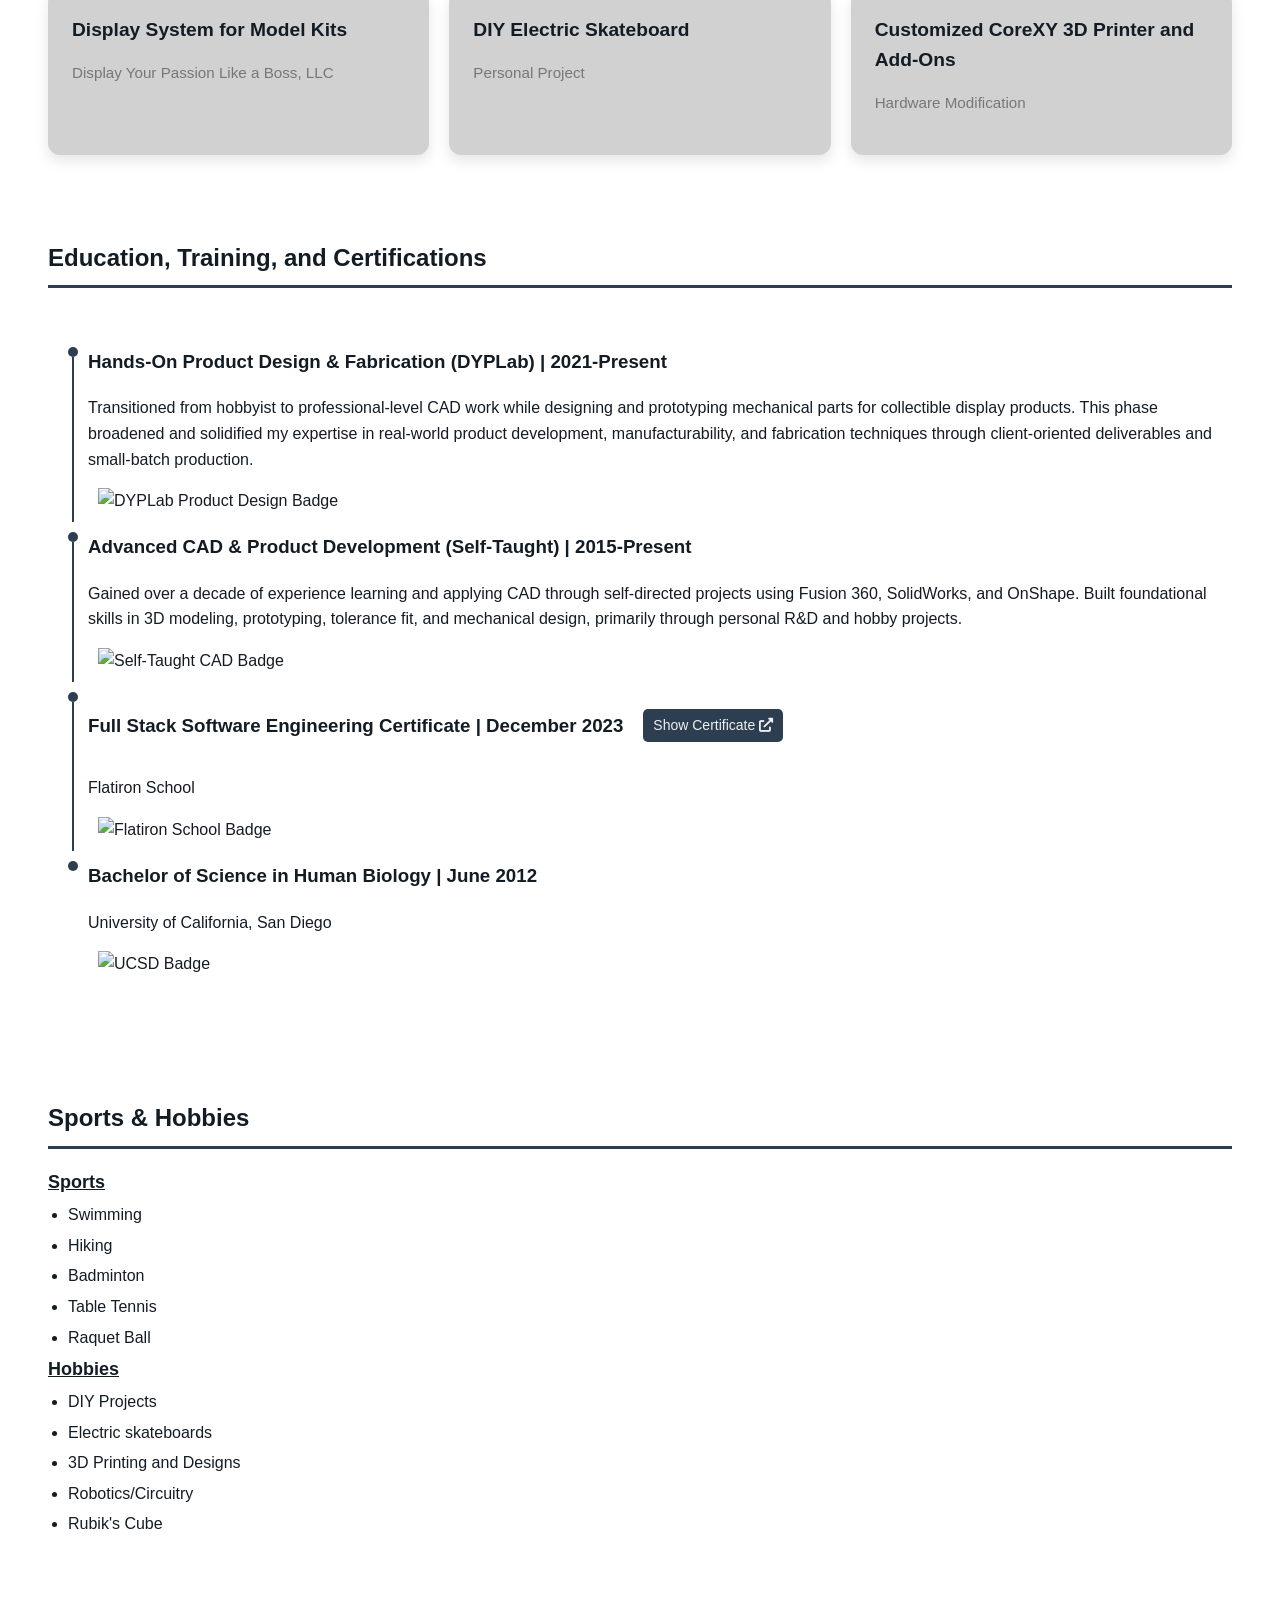
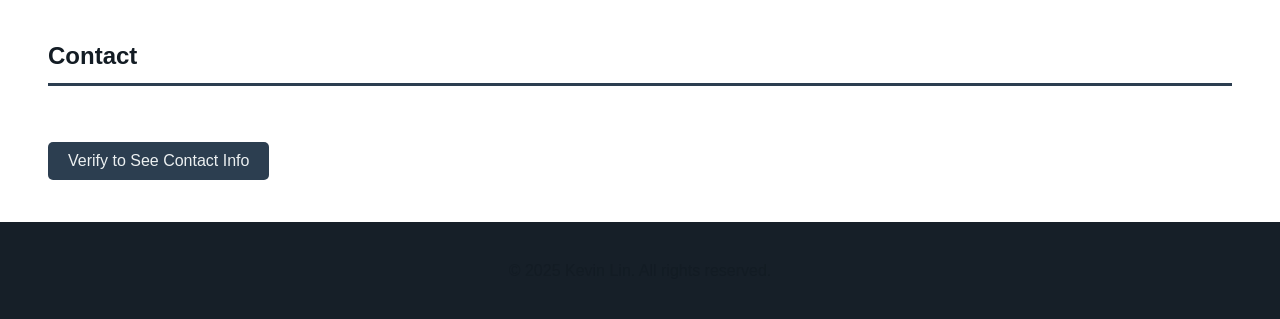
==== commit 89d8e00f: "tesing out css background design take 5.5 testing header/footer backdrop" ====
--- a/index.html
+++ b/index.html
@@ -31,8 +31,22 @@
         <p class="position">CAD Designer | Product Design & Development</p>
         <link rel="stylesheet" href="https://cdnjs.cloudflare.com/ajax/libs/font-awesome/6.0.0-beta3/css/all.min.css">
         <style>
+            html,
             body {
-                background-color: #424242;
+                margin: 0;
+                padding: 0;
+                overflow-x: hidden;
+                width: 100%;
+            }
+
+            *,
+            *::before,
+            *::after {
+                box-sizing: border-box;
+            }
+
+            body {
+                background-color: #222222;
                 color: #f0f0f0;
                 margin: 0;
                 font-family: sans-serif;
@@ -67,7 +81,7 @@
                 background-image: url('https://png.pngtree.com/background/20250502/original/pngtree-tech-themed-backdrop-featuring-circuit-board-electronic-components-on-a-motherboard-picture-image_15301137.jpg');
                 background-size: cover;
                 background-repeat: no-repeat;
-                background-position: center;
+                background-position: top;
                 color: white;
                 text-align: center;
                 position: relative;
@@ -382,7 +396,7 @@
             <li>DIY Projects</li>
             <li>Electric skateboards</li>
             <li>3D Printing and Designs</li>
-            <li>Robotics</li>
+            <li>Robotics/Circuitry</li>
             <li>Rubik's Cube</li>
         </ul>
     </section>
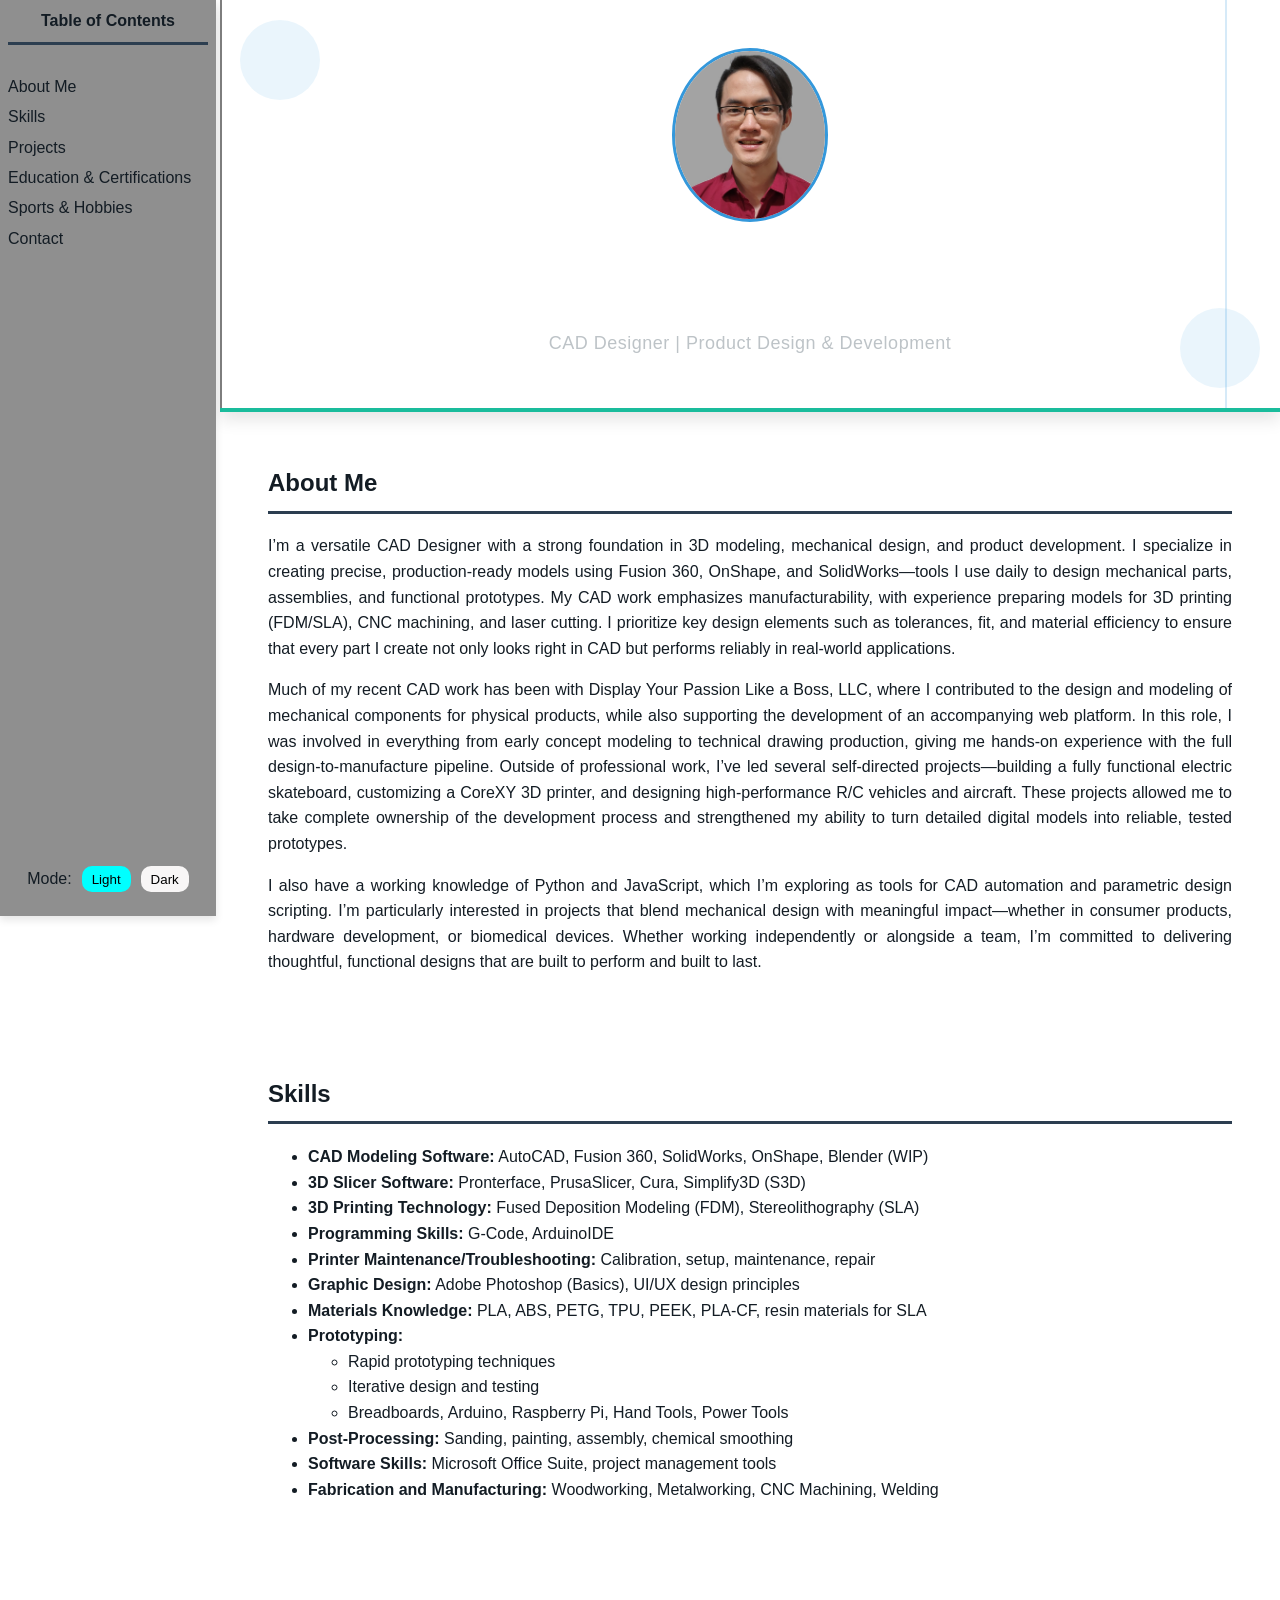
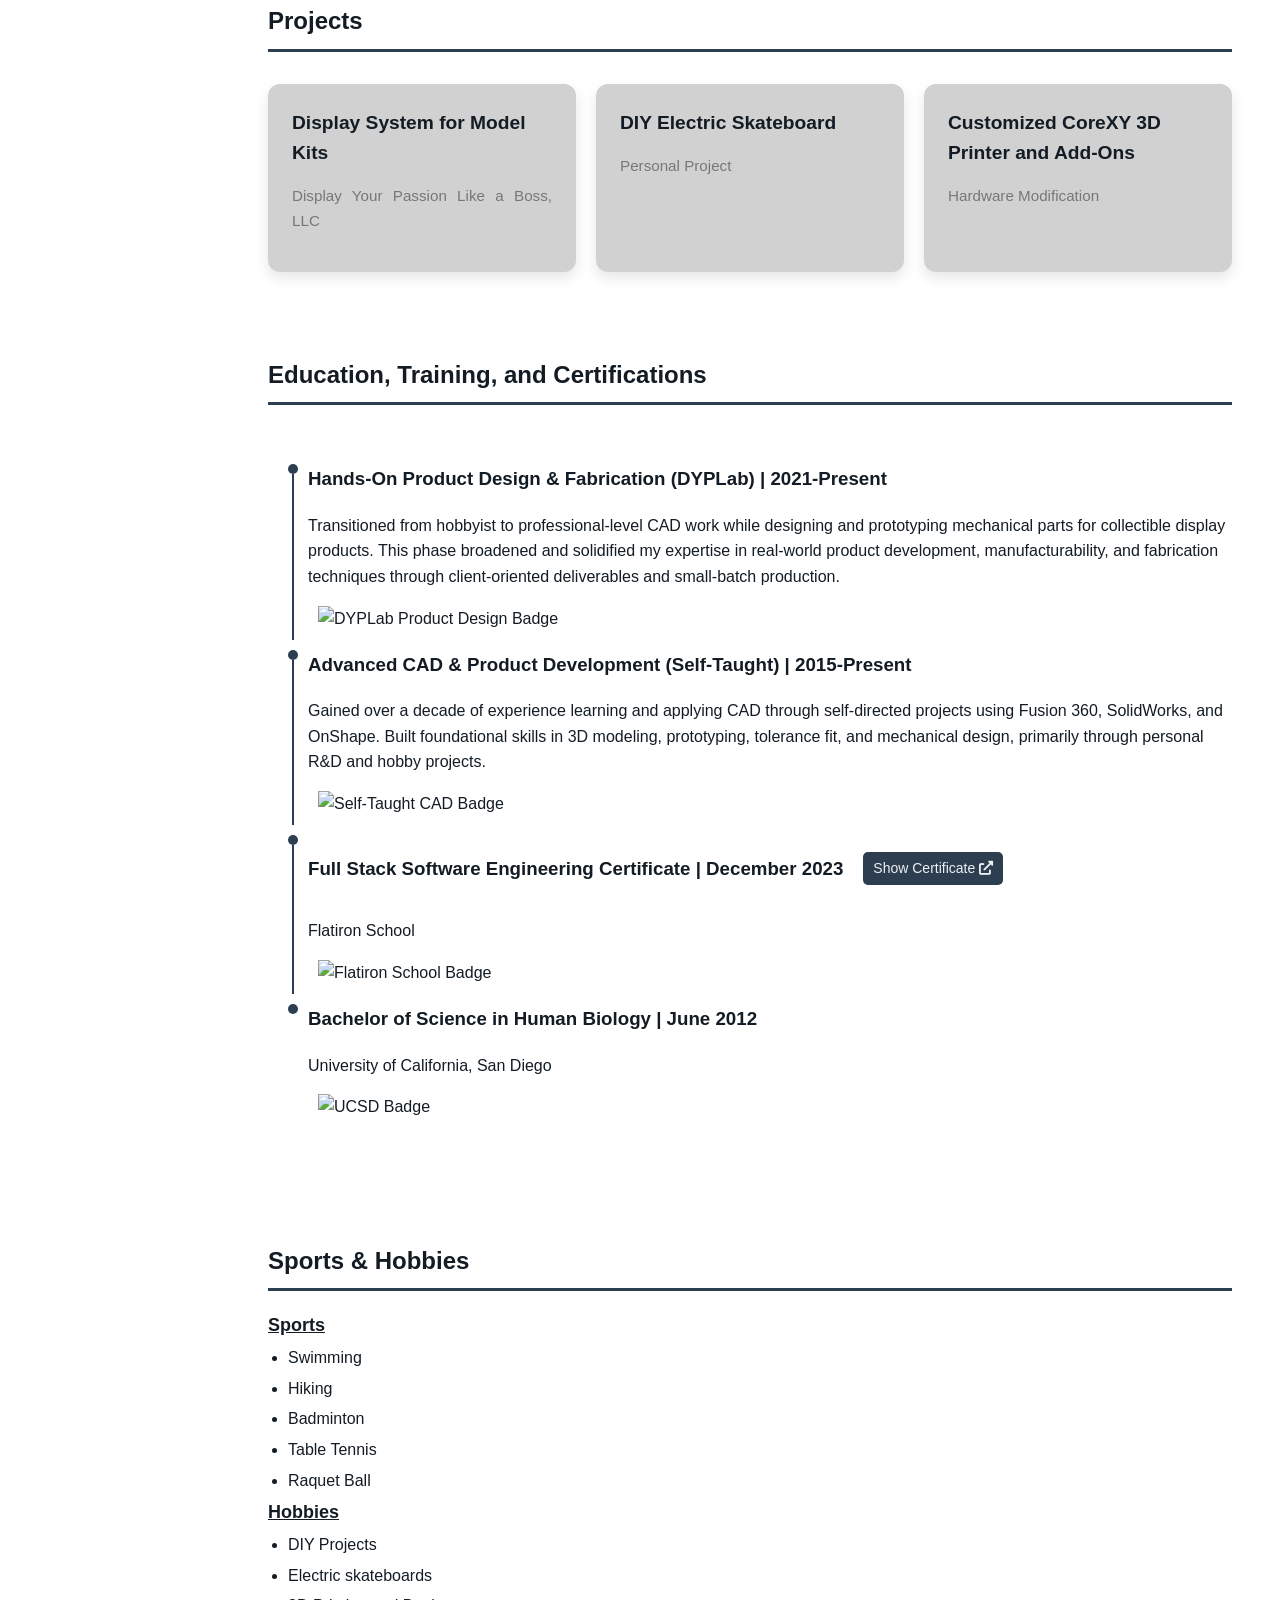
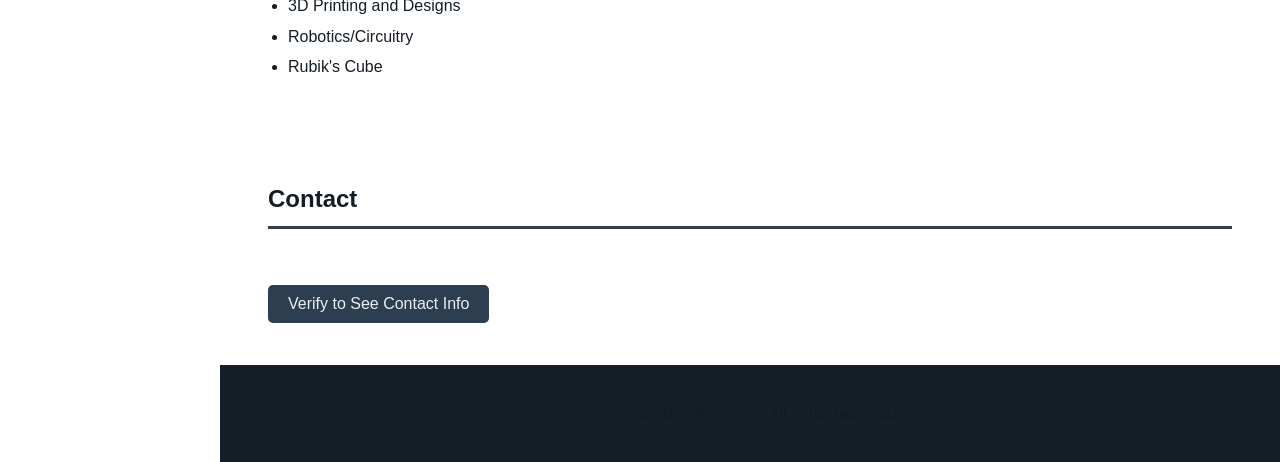
==== commit 4f02de48: "tesing out css background design take 5.6 testing header/footer backdrop" ====
--- a/index.html
+++ b/index.html
@@ -31,7 +31,7 @@
         <p class="position">CAD Designer | Product Design & Development</p>
         <link rel="stylesheet" href="https://cdnjs.cloudflare.com/ajax/libs/font-awesome/6.0.0-beta3/css/all.min.css">
         <style>
-            html,
+            /* html,
             body {
                 margin: 0;
                 padding: 0;
@@ -43,7 +43,7 @@
             *::before,
             *::after {
                 box-sizing: border-box;
-            }
+            } */
 
             body {
                 background-color: #222222;
@@ -58,7 +58,7 @@
                 background-repeat: no-repeat;
                 background-position: center;
                 background-attachment: scroll;
-                padding: 40px 20px;
+                /* padding: 40px 20px; */
                 text-align: center;
                 color: white;
                 position: relative;
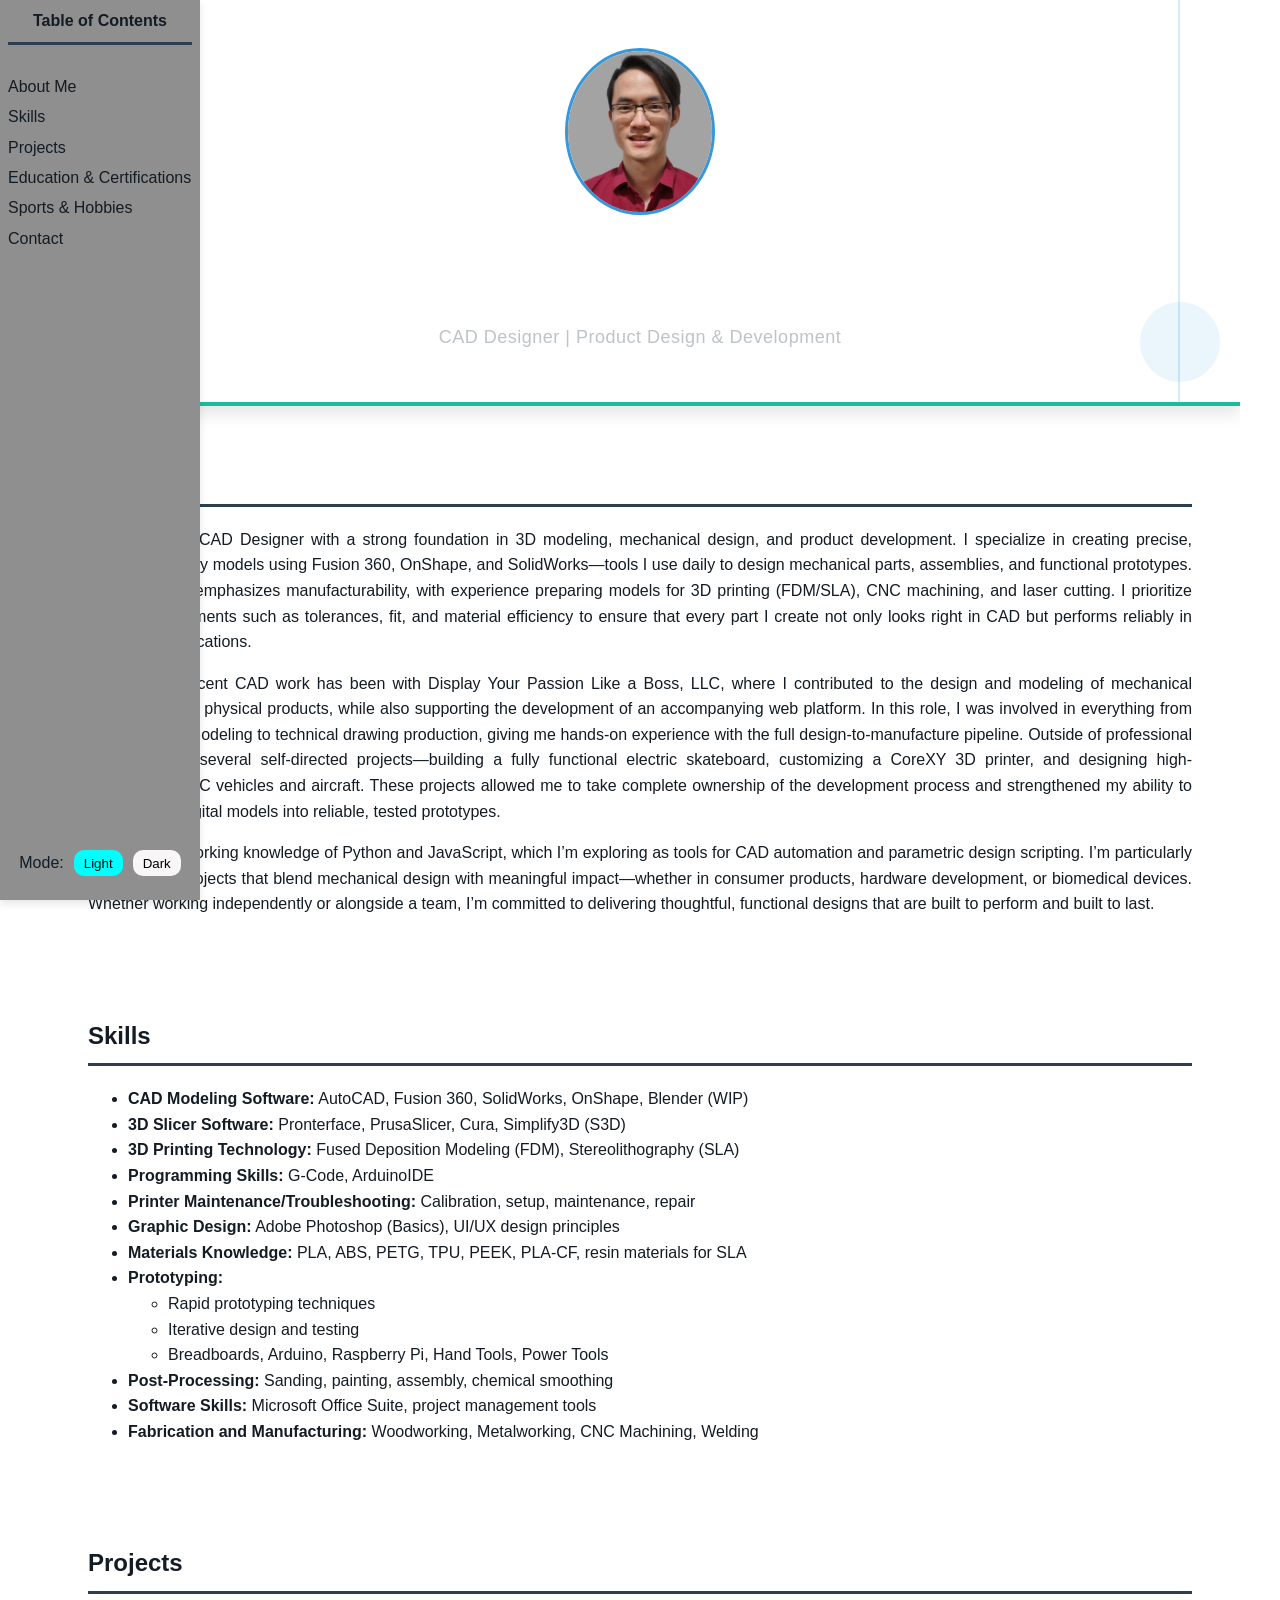
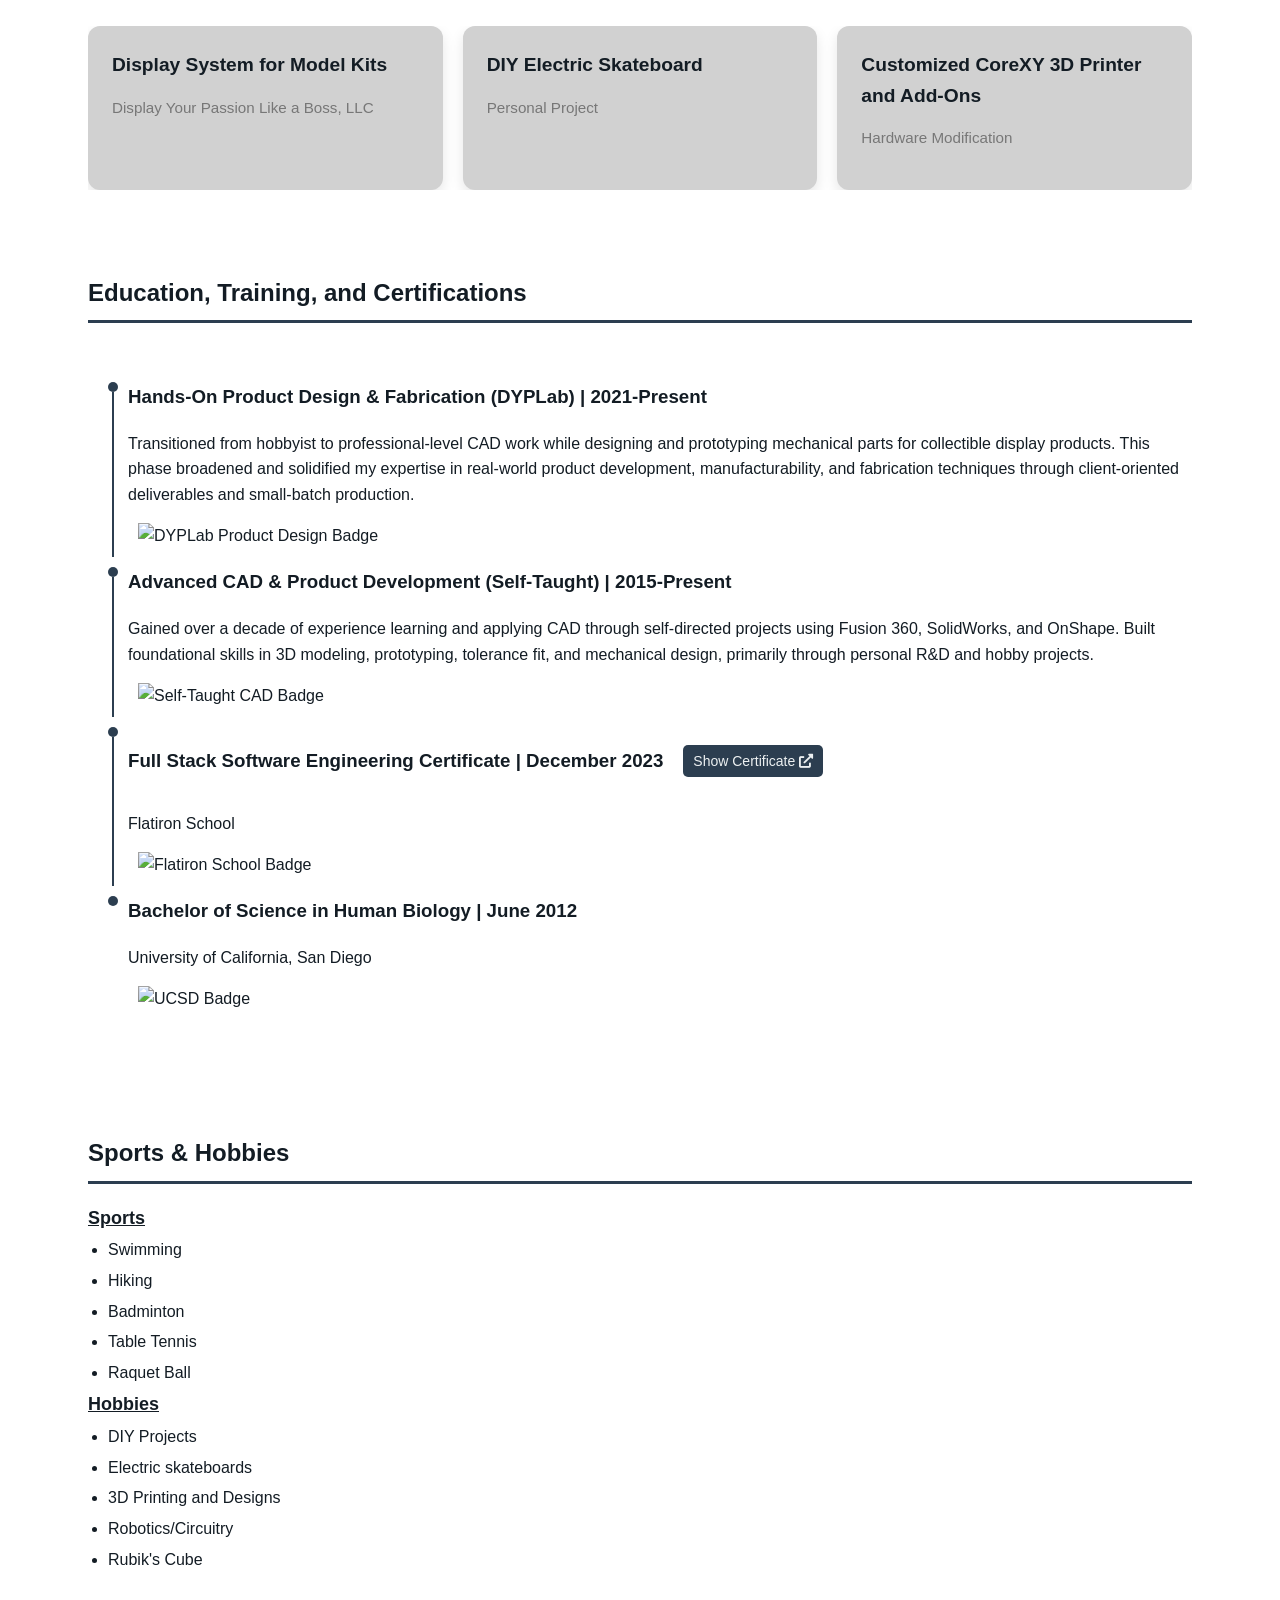
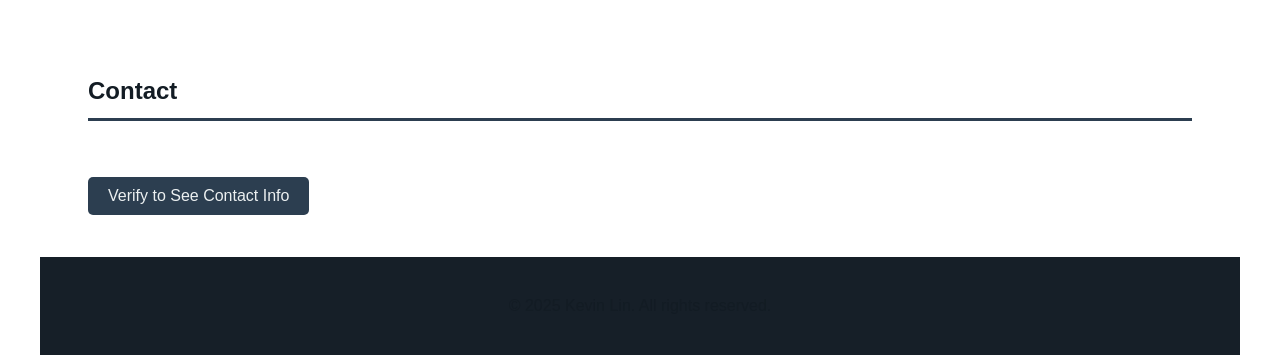
==== commit 7822b424: "tesing out css background design take 6 testing header/footer backdrop" ====
--- a/index.html
+++ b/index.html
@@ -31,15 +31,28 @@
         <p class="position">CAD Designer | Product Design & Development</p>
         <link rel="stylesheet" href="https://cdnjs.cloudflare.com/ajax/libs/font-awesome/6.0.0-beta3/css/all.min.css">
         <style>
-            /* html,
+            html,
+            html,
             body {
                 margin: 0;
                 padding: 0;
                 overflow-x: hidden;
-                width: 100%;
-            }
-
-            *,
+            }
+
+            * {
+                box-sizing: border-box;
+            }
+
+            img,
+            .project-grid,
+            .modal,
+            .modal-body,
+            .modal-content {
+                max-width: 100%;
+                overflow-x: hidden;
+            }
+
+            /* *,
             *::before,
             *::after {
                 box-sizing: border-box;
@@ -48,8 +61,9 @@
             body {
                 background-color: #222222;
                 color: #f0f0f0;
-                margin: 0;
+                margin: 0 auto;
                 font-family: sans-serif;
+                max-width: 1200px;
             }
 
             header.header-lines {
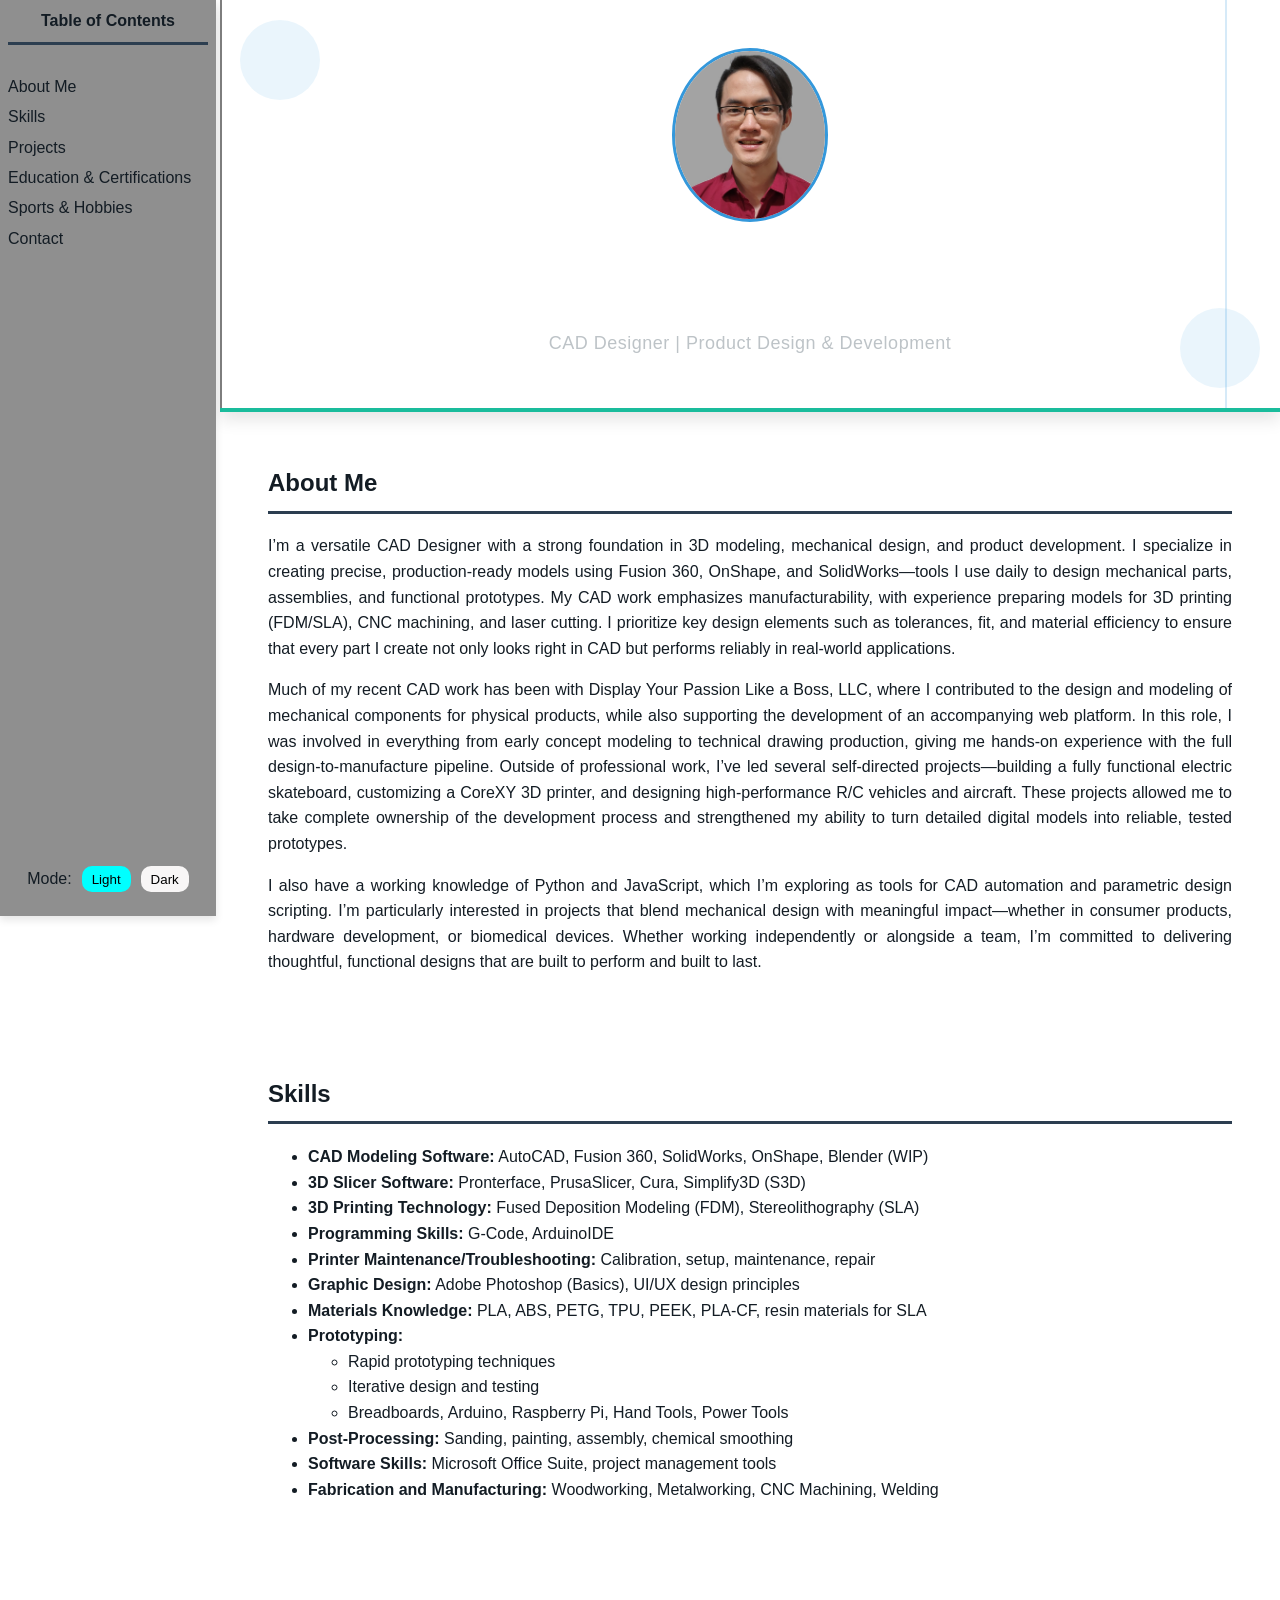
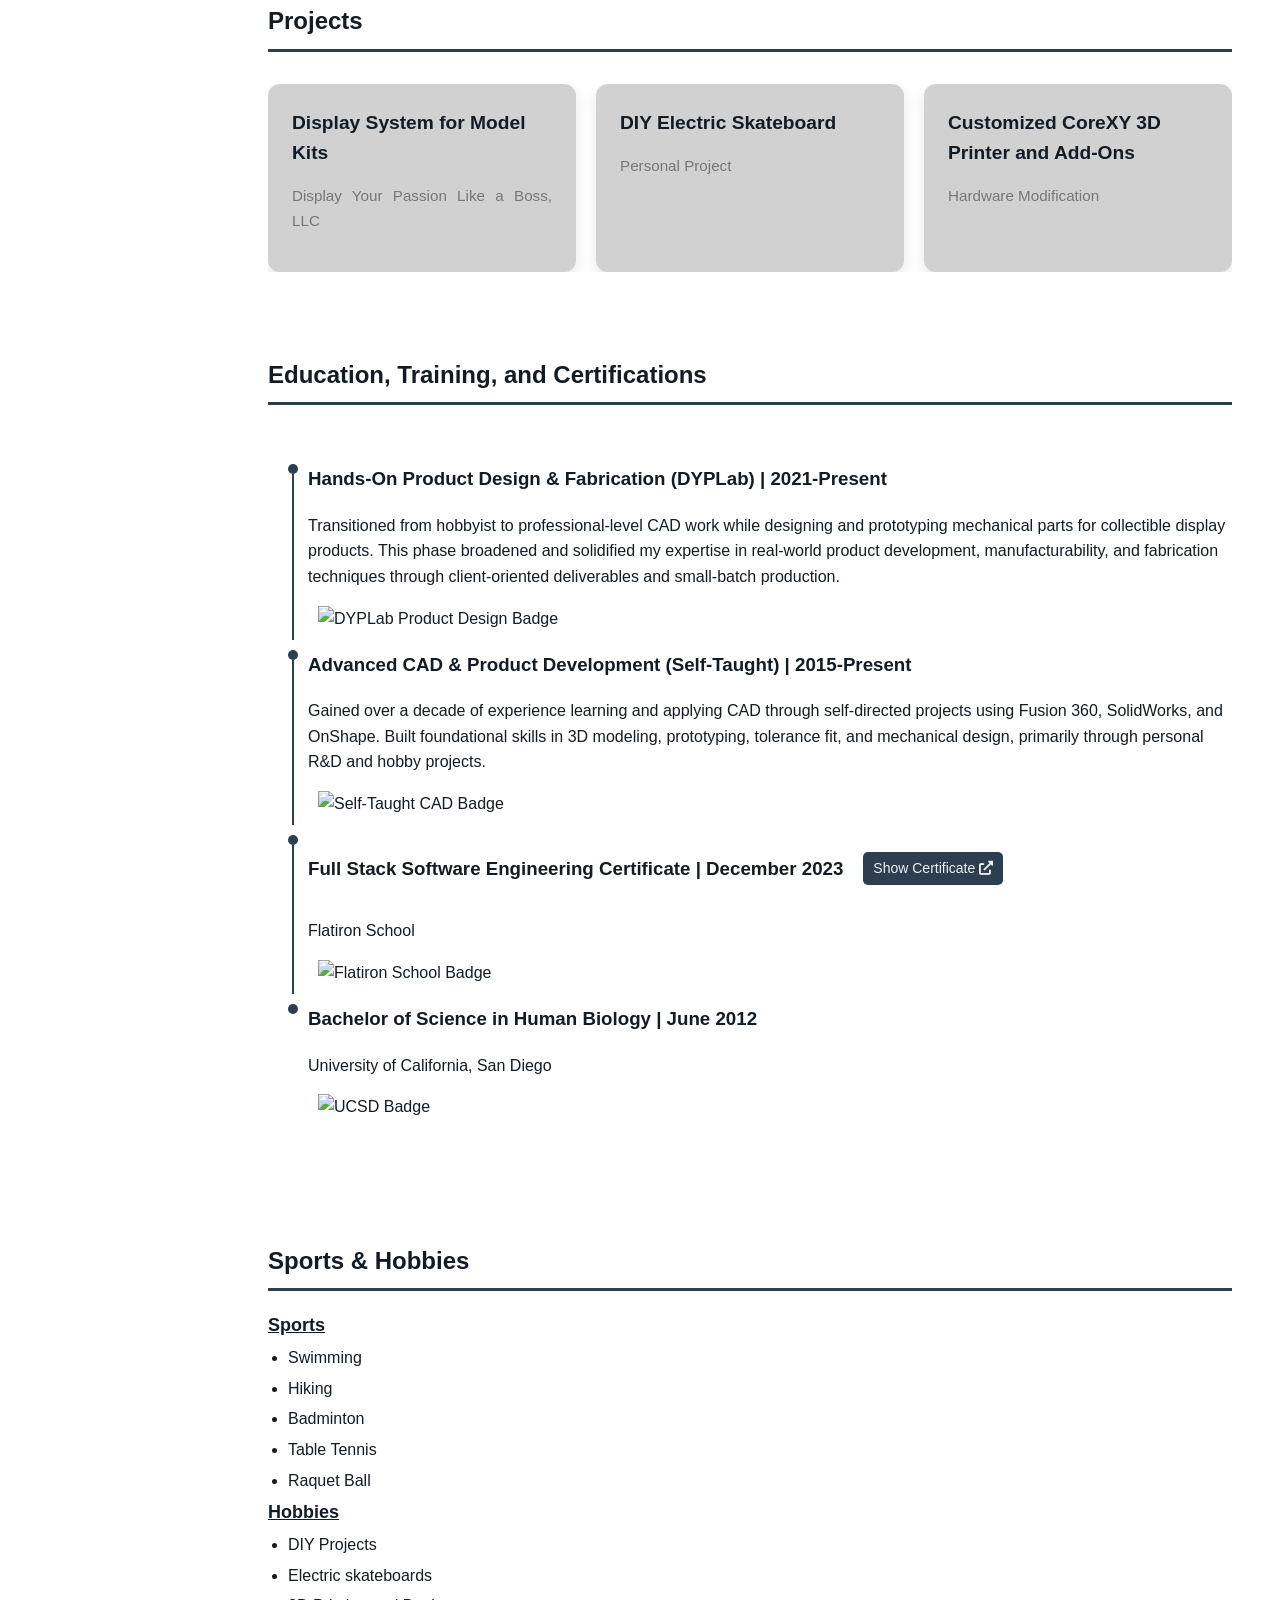
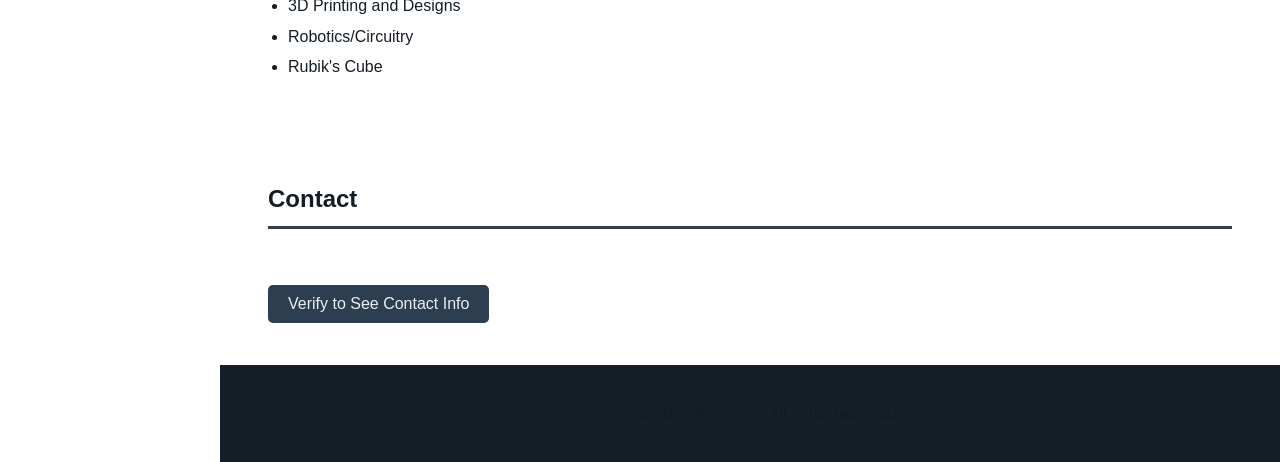
==== commit eb44361c: "tesing out css background design take 6.1 testing header/footer backdrop" ====
--- a/index.html
+++ b/index.html
@@ -31,7 +31,7 @@
         <p class="position">CAD Designer | Product Design & Development</p>
         <link rel="stylesheet" href="https://cdnjs.cloudflare.com/ajax/libs/font-awesome/6.0.0-beta3/css/all.min.css">
         <style>
-            html,
+            /* html,
             html,
             body {
                 margin: 0;
@@ -41,7 +41,7 @@
 
             * {
                 box-sizing: border-box;
-            }
+            } */
 
             img,
             .project-grid,
@@ -71,7 +71,7 @@
                 background-size: cover;
                 background-repeat: no-repeat;
                 background-position: center;
-                background-attachment: scroll;
+                /* background-attachment: scroll; */
                 /* padding: 40px 20px; */
                 text-align: center;
                 color: white;
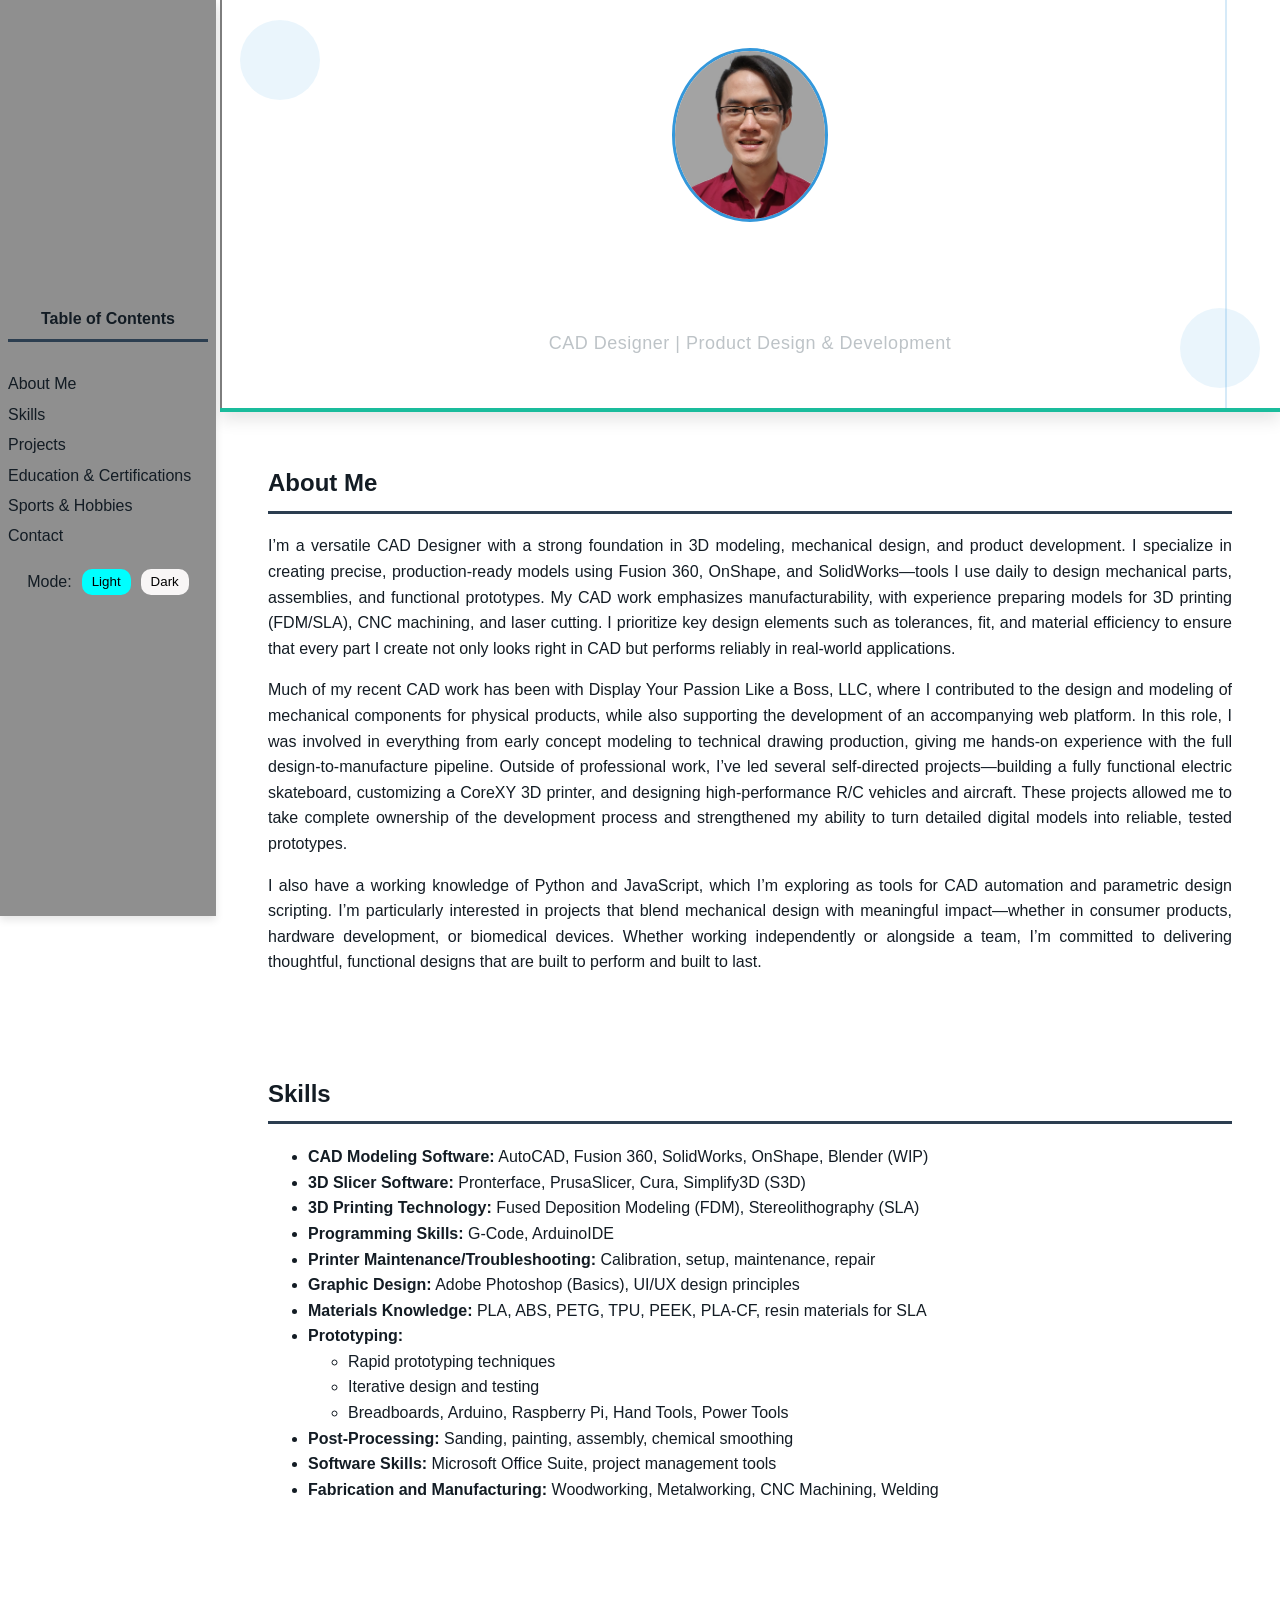
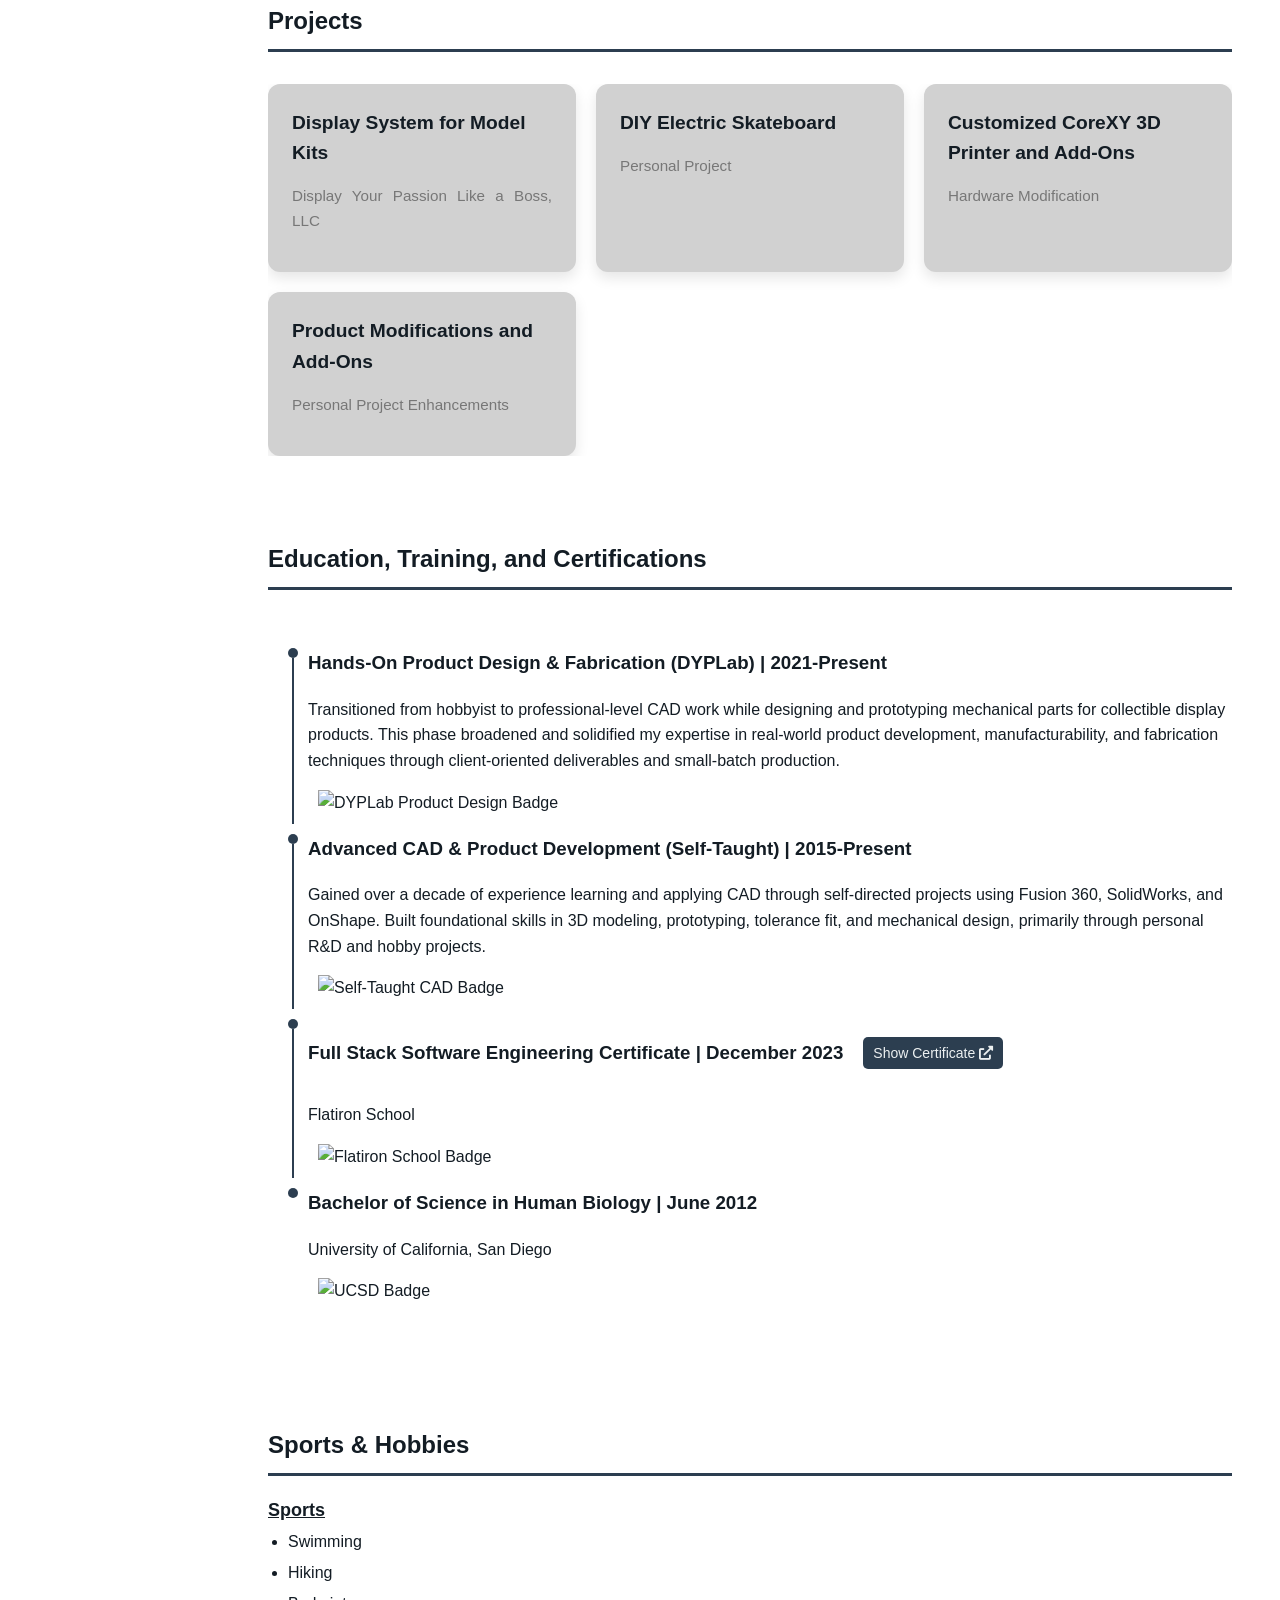
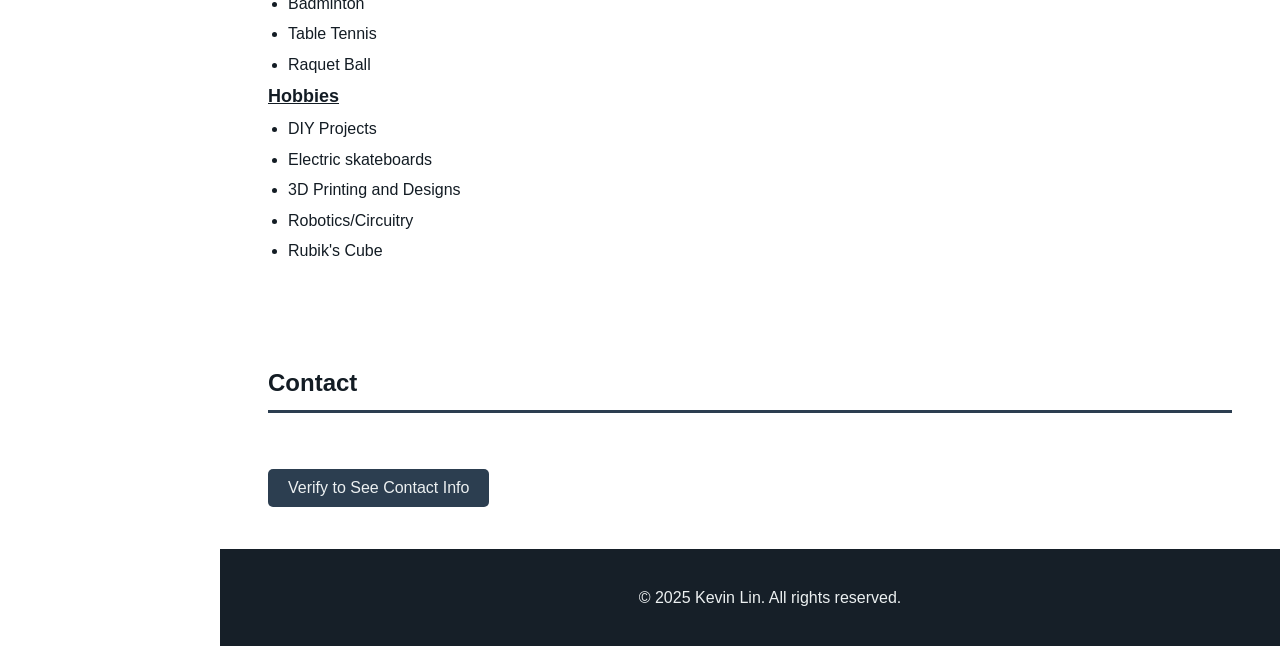
==== commit 7d2e5efa: "minor css adjustments and added new project card" ====
--- a/index.html
+++ b/index.html
@@ -31,32 +31,20 @@
         <p class="position">CAD Designer | Product Design & Development</p>
         <link rel="stylesheet" href="https://cdnjs.cloudflare.com/ajax/libs/font-awesome/6.0.0-beta3/css/all.min.css">
         <style>
-            /* html,
-            html,
-            body {
-                margin: 0;
-                padding: 0;
-                overflow-x: hidden;
-            }
-
-            * {
-                box-sizing: border-box;
-            } */
-
             img,
+            video,
+            iframe {
+                max-width: 100%;
+                height: auto;
+                display: block;
+            }
+
             .project-grid,
-            .modal,
-            .modal-body,
-            .modal-content {
+            .modal-content,
+            .modal-body {
                 max-width: 100%;
-                overflow-x: hidden;
-            }
-
-            /* *,
-            *::before,
-            *::after {
-                box-sizing: border-box;
-            } */
+                overflow-x: auto;
+            }
 
             body {
                 background-color: #222222;
@@ -213,6 +201,10 @@
                 <h3>Customized CoreXY 3D Printer and Add-Ons</h3>
                 <p class="project-subtitle">Hardware Modification</p>
             </div>
+            <div class="project-card" data-modal="modal4">
+                <h3>Product Modifications and Add-Ons</h3>
+                <p class="project-subtitle">Personal Project Enhancements</p>
+            </div>
         </div>
 
         <!-- Modal 1 -->
@@ -223,15 +215,14 @@
                     <h3>Display System for Model Kits</h3>
                     <p><strong>Company:</strong> Display Your Passion Like a Boss, LLC</p>
                     <p><strong>Role:</strong> CAD Designer | Product Developer</p>
-                    <p><strong>Tools Used:</strong> Fusion 360, OnShape | FDM & SLA 3D Printing |
+                    <p><strong>Tools Used:</strong> Fusion 360 | OnShape | FDM & SLA 3D Printing | Post-Processing</p>
                     <p><strong>Project Type:</strong> Commercial Product Prototyping | Small-Batch Production</p>
                     <p><strong>Years Active:</strong> 2021–Present</p>
 
                     <h4>Overview</h4>
                     <p>
                         Designed and developed a modular display system styled after a mecha hangar bay, intended for
-                        showcasing mecha model kits and collectibles. The product consists of modular SLA
-                        3D-printed
+                        showcasing mecha model kits and collectibles. The product consists of modular SLA 3D-printed
                         components optimized for strength, fit, and aesthetics. This project involved end-to-end CAD
                         design, prototyping, and mechanical testing to ensure durability, ease of assembly, and visual
                         appeal for collectors. Final designs supported small-batch production and client-ready
@@ -272,7 +263,6 @@
                 <div class="modal-content">
                     <span class="close">&times;</span>
                     <h3>DIY Electric Skateboard</h3>
-                    <p><strong>Role:</strong> CAD Designer | Builder</p>
                     <p><strong>Tools Used:</strong> Fusion 360 | OnShape | FDM 3D Printing | Parametric Modeling |
                         Mechanical Design</p>
                     <p><strong>Project Type:</strong> Personal Product Development & Prototyping</p>
@@ -281,21 +271,17 @@
                     <h4>Overview</h4>
                     <p>
                         Designed and built a fully operational electric skateboard from scratch. Integrated mechanical
-                        and
-                        structural components to ensure high-speed stability, durability, and performance.
+                        and structural components to ensure high-speed stability, durability, and performance.
                     </p>
 
-                    <h4>Key Contributions</h4>
+                    <h4>Key Highlights</h4>
                     <ul>
                         <li>Designed motor enclosures, drivetrain mounts, and structural brackets to withstand high
-                            vibrations
-                            and load stress.</li>
+                            vibrations and load stress.</li>
                         <li>Used parametric CAD modeling to iteratively refine the mechanical layout for optimal
-                            strength and
-                            balance.</li>
+                            strength and balance.</li>
                         <li>Selected materials based on durability, printability, and thermal properties for long-term
-                            outdoor
-                            use.</li>
+                            outdoor use.</li>
                         <li>Conducted field testing and adjustments to improve rider comfort and board responsiveness.
                         </li>
                     </ul>
@@ -317,10 +303,8 @@
                 <div class="modal-content">
                     <span class="close">&times;</span>
                     <h3>Customized CoreXY 3D Printer Enhancements</h3>
-                    <p><strong>Role:</strong> CAD Designer | Product Modifier</p>
-                    <p><strong>Tools Used:</strong>Fusion 360 | OnShape | Custom Firmware | FDM 3D Printing | Mechanical
-                        Tuning
-                    </p>
+                    <p><strong>Tools Used:</strong> Fusion 360 | OnShape | Custom Firmware | FDM 3D Printing |
+                        Mechanical Tuning & Design</p>
                     <p><strong>Project Type:</strong> Personal Hardware Modification</p>
                     <p><strong>Years Active:</strong> 2020–2023</p>
 
@@ -329,21 +313,17 @@
                         Designed and implemented structural and mechanical upgrades for a custom-built CoreXY 3D
                         printer.
                         Enhancements aimed to improve stability, print quality, and modularity beyond standard
-                        commercial
-                        models.
+                        commercial models.
                     </p>
 
-                    <h4>Key Contributions</h4>
+                    <h4>Key Highlights</h4>
                     <ul>
                         <li>Engineered modular add-ons such as tool changers, cooling systems, and automated bed
-                            leveling
-                            mechanisms.</li>
+                            leveling mechanisms.</li>
                         <li>Redesigned motion system mounts and brackets to reduce mechanical vibration and improve
-                            print
-                            accuracy.</li>
+                            print accuracy.</li>
                         <li>Created custom enclosures and internal cable management systems to maintain clean, safe
-                            machine
-                            operation.</li>
+                            machine operation.</li>
                         <li>Validated improvements through test prints and performance comparisons with stock printer
                             configurations.</li>
                     </ul>
@@ -352,6 +332,44 @@
                     <div class="image-gallery">
                         <img src="images/corexy-upgrade-1.jpg" alt="CoreXY Toolchanger Module" />
                         <img src="images/corexy-upgrade-2.jpg" alt="3D Printer Cooling System" />
+                        <!-- Add more images as needed -->
+                    </div>
+                    <button class="modal-close-btn">Close</button>
+                </div>
+            </div>
+        </div>
+        <!-- Modal 4 -->
+        <div id="modal4" class="modal">
+            <div class="modal-body">
+                <div class="modal-content">
+                    <span class="close">&times;</span>
+                    <h3>Product Modifications and Add-Ons</h3>
+                    <p><strong>Tools Used:</strong> Fusion 360 | SolidWorks | OnShape | FDM 3D Printing |
+                        Mechanical Design | Product Design</p>
+                    <p><strong>Project Type:</strong> Functional Design & Product Enhancement</p>
+                    <p><strong>Years Active:</strong> 2015–Present</p>
+
+                    <h4>Overview</h4>
+                    <p>
+                        A curated collection of personal CAD modifications that enhance existing designs for improved
+                        usability,
+                        aesthetics, or mechanical performance. These range from ergonomic tweaks to enclosure redesigns
+                        for electronics,
+                        optimized mounts, tool holders, and cosmetic upgrades—all aimed at practical real-world use.
+                    </p>
+
+                    <h4>Key Highlights</h4>
+                    <ul>
+                        <li>Redesigned 3D printer fan shrouds for better airflow and quieter operation</li>
+                        <li>Custom ergonomic mouse grips for improved long-term use</li>
+                        <li>Snap-fit cable organizers and compact tool racks for workspace optimization</li>
+                        <li>Visual redesigns for cases and mounts to improve aesthetics while preserving function</li>
+                    </ul>
+
+                    <h4>Image Preview</h4>
+                    <div class="image-gallery">
+                        <img src="images/corexy-upgrade-1.jpg" alt="sample project name1" />
+                        <img src="images/corexy-upgrade-2.jpg" alt="sample project name2" />
                         <!-- Add more images as needed -->
                     </div>
                     <button class="modal-close-btn">Close</button>
--- a/styles.css
+++ b/styles.css
@@ -512,10 +512,10 @@
 }
 
 .modal-body {
-  overflow-y: hidden;
-  overflow-x: hidden;
-  padding-right: 10px;
-  max-height: 100%;
+    overflow-y: hidden;
+    overflow-x: hidden;
+    padding-right: 10px;
+    max-height: 100%;
 }
 
 .modal .close {
@@ -864,7 +864,8 @@
 
 body.light-mode .footer {
     /* background-color: var(--footer-bg-color-light); */
-    color: var(--footer-text-color-light)
+    /* color: var(--footer-text-color-light) */
+    color: var(--footer-text-color-dark)
 }
 
 
@@ -998,9 +999,11 @@
     display: flex;
     justify-content: center;
     align-items: center;
-    margin-top: auto;
+    margin-top: -12px;
     padding: 1rem;
     text-align: center;
+    position: relative;
+    z-index: 10;
 }
 
 .mode-label {
